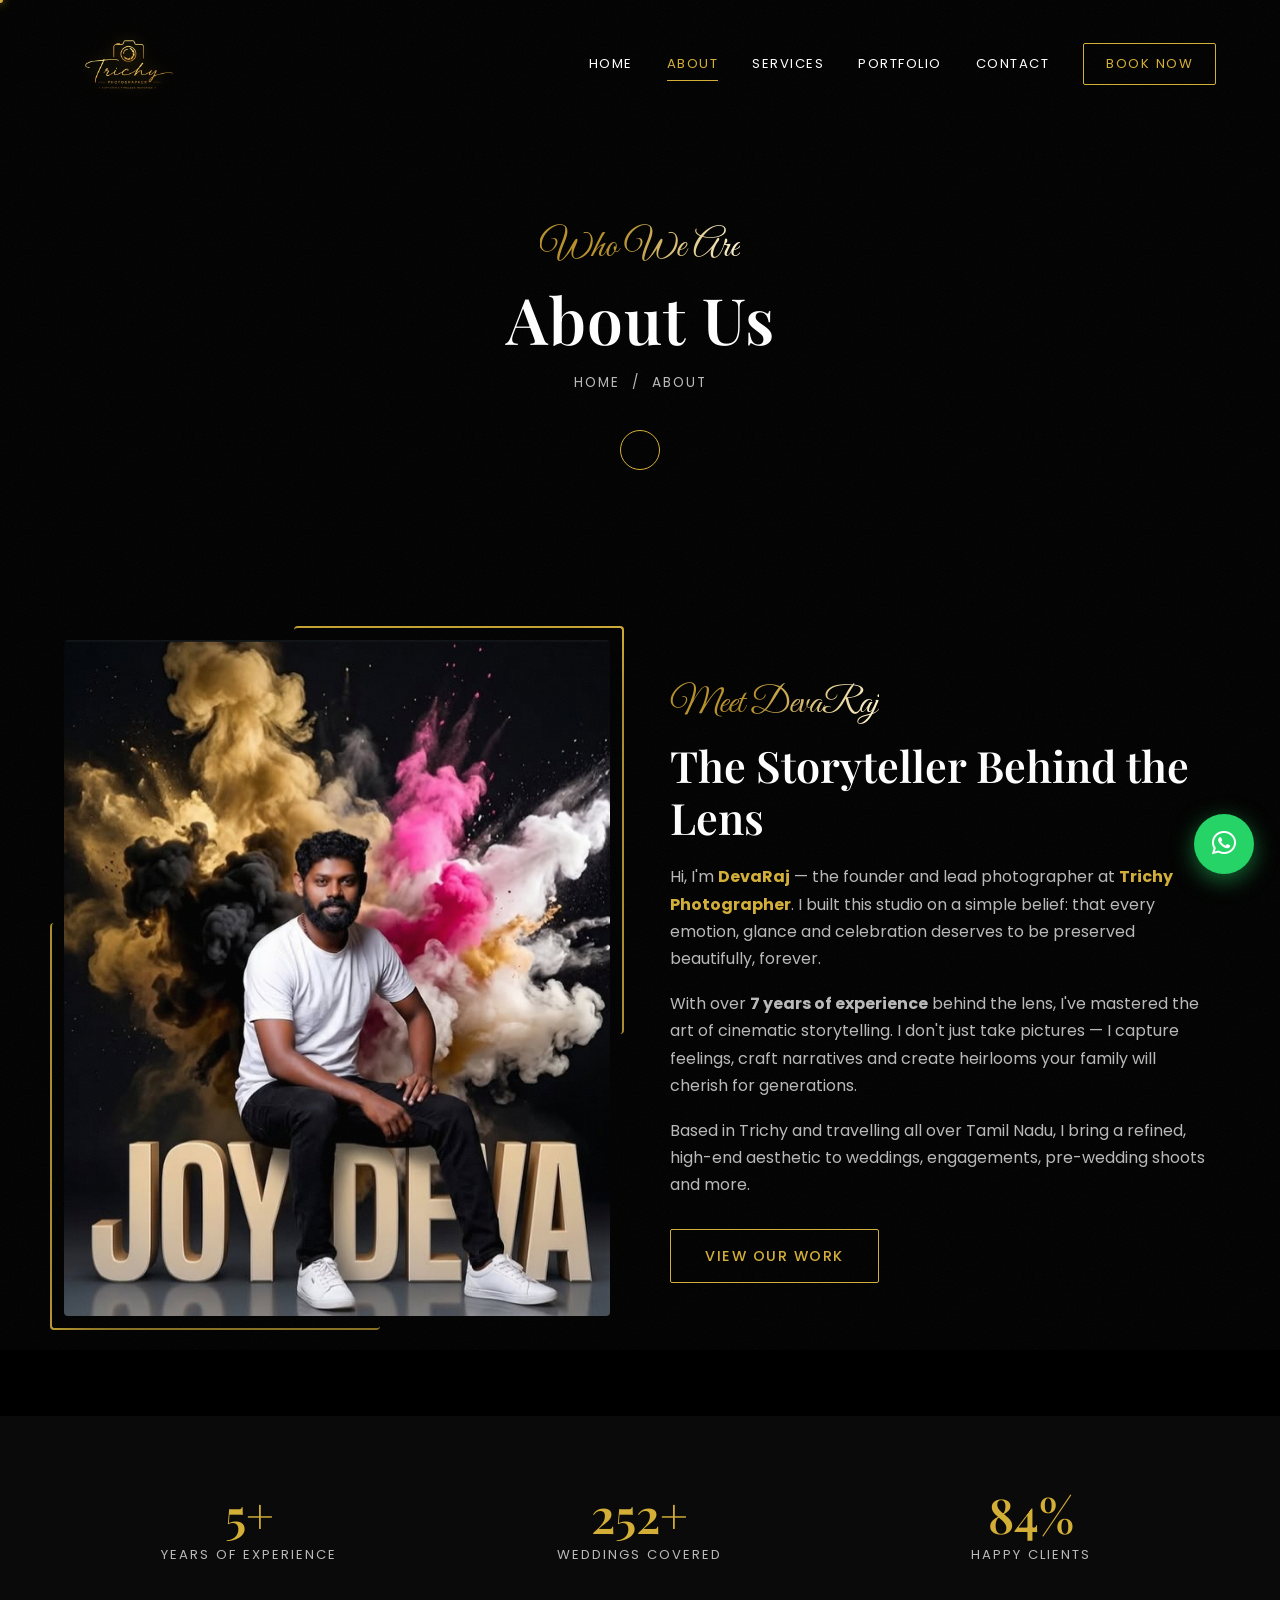
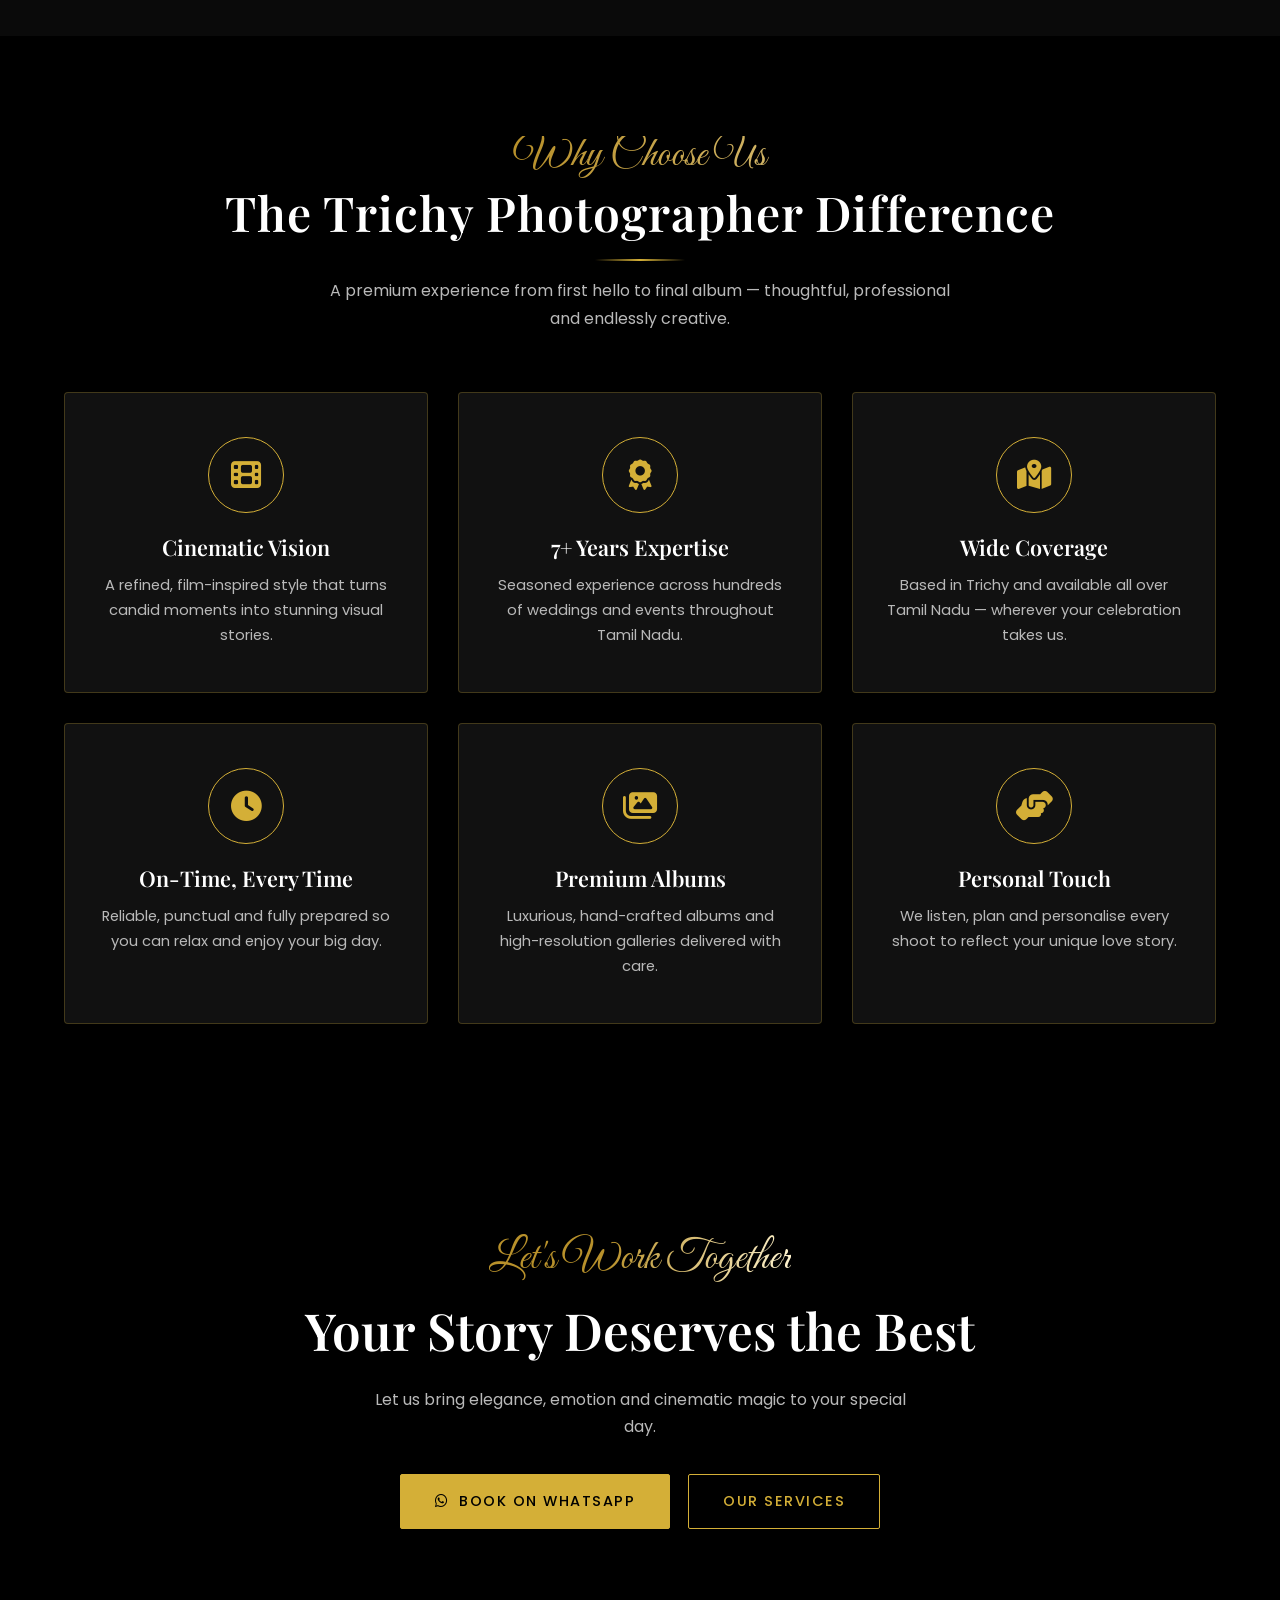
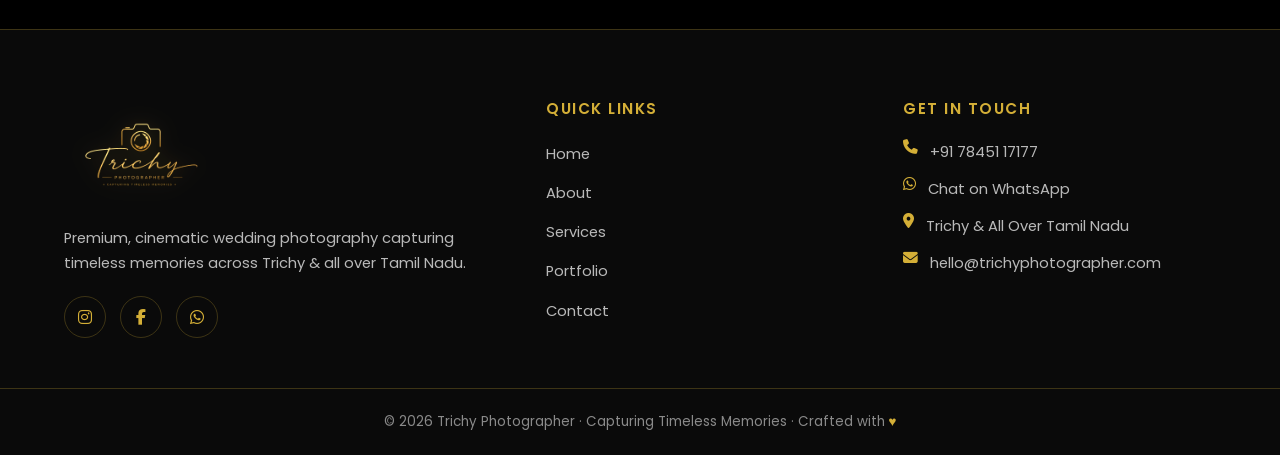
==== about.html @ b7a48b43 "Initial commit: Trichy Photographer premium wedding photography website Multi-page responsive site (" ====
<!DOCTYPE html>
<html lang="en">
<head>
  <meta charset="UTF-8" />
  <meta name="viewport" content="width=device-width, initial-scale=1.0" />
  <title>About | Trichy Photographer — Premium Wedding Photography</title>
  <meta name="description" content="Meet Trichy Photographer — 7+ years of cinematic wedding photography experience covering Trichy and all over Tamil Nadu." />
  <link rel="icon" type="image/x-icon" href="images/favicon.ico" />
  <link rel="preconnect" href="https://fonts.googleapis.com" />
  <link rel="preconnect" href="https://fonts.gstatic.com" crossorigin />
  <link href="https://fonts.googleapis.com/css2?family=Great+Vibes&family=Playfair+Display:wght@500;600;700&family=Poppins:wght@300;400;500;600&display=swap" rel="stylesheet" />
  <link rel="stylesheet" href="https://cdnjs.cloudflare.com/ajax/libs/font-awesome/6.5.1/css/all.min.css" />
  <link rel="stylesheet" href="css/style.css" />
</head>
<body>
    <div class="preloader"><span class="loader-ring"></span><img class="loader-logo" src="images/logo_transparent.png" alt="Trichy Photographer" /></div>

  <!-- HEADER -->
  <header class="header">
    <div class="container nav">
      <a href="index.html" class="nav-logo"><img src="images/logo_transparent.png" alt="Trichy Photographer" /></a>
      <button class="nav-toggle" aria-label="Toggle menu"><span></span><span></span><span></span></button>
      <nav class="nav-menu">
        <a href="index.html">Home</a>
        <a href="about.html" class="active">About</a>
        <a href="services.html">Services</a>
        <a href="portfolio.html">Portfolio</a>
        <a href="contact.html">Contact</a>
        <a href="https://wa.me/917845117177" class="nav-cta" target="_blank">Book Now</a>
      </nav>
    </div>
  </header>

  <!-- PAGE BANNER -->
  <section class="page-banner">
    <div class="hero-bg" style="background-image:url('https://images.unsplash.com/photo-1617627143750-d86bc21e42bb?auto=format&fit=crop&w=1920&q=80');"></div>
    <div>
      <span class="script reveal">Who We Are</span>
      <h1 class="reveal delay-1">About Us</h1>
      <div class="breadcrumb reveal delay-2"><a href="index.html">Home</a> &nbsp;/&nbsp; About</div>
    </div>
  </section>

  <!-- INTRO SPLIT -->
  <section>
    <div class="container split">
      <div class="split-img reveal">
        <img src="images/photographer_2.png" alt="DevaRaj — Founder & Lead Photographer" />
      </div>
      <div class="split-text reveal delay-1">
        <span class="script">Meet DevaRaj</span>
        <h2>The Storyteller Behind the Lens</h2>
        <p>Hi, I'm <strong style="color:var(--gold)">DevaRaj</strong> — the founder and lead photographer at <strong style="color:var(--gold)">Trichy Photographer</strong>. I built this studio on a simple belief: that every emotion, glance and celebration deserves to be preserved beautifully, forever.</p>
        <p>With over <strong>7 years of experience</strong> behind the lens, I've mastered the art of cinematic storytelling. I don't just take pictures — I capture feelings, craft narratives and create heirlooms your family will cherish for generations.</p>
        <p>Based in Trichy and travelling all over Tamil Nadu, I bring a refined, high-end aesthetic to weddings, engagements, pre-wedding shoots and more.</p>
        <a href="portfolio.html" class="btn btn-ghost">View Our Work</a>
      </div>
    </div>
  </section>

  <!-- STATS BAND -->
  <section style="background:var(--deep);padding:70px 0;">
    <div class="container">
      <div class="grid-3" style="gap:20px;text-align:center;">
        <div class="reveal">
          <h2 style="font-size:3rem;color:var(--gold);" data-count="7" data-suffix="+">0</h2>
          <p style="color:var(--grey);letter-spacing:2px;text-transform:uppercase;font-size:.82rem;">Years of Experience</p>
        </div>
        <div class="reveal delay-1">
          <h2 style="font-size:3rem;color:var(--gold);" data-count="300" data-suffix="+">0</h2>
          <p style="color:var(--grey);letter-spacing:2px;text-transform:uppercase;font-size:.82rem;">Weddings Covered</p>
        </div>
        <div class="reveal delay-2">
          <h2 style="font-size:3rem;color:var(--gold);" data-count="100" data-suffix="%">0</h2>
          <p style="color:var(--grey);letter-spacing:2px;text-transform:uppercase;font-size:.82rem;">Happy Clients</p>
        </div>
      </div>
    </div>
  </section>

  <!-- WHY CHOOSE US -->
  <section>
    <div class="container">
      <div class="section-head reveal">
        <span class="script">Why Choose Us</span>
        <h2>The Trichy Photographer Difference</h2>
        <div class="divider"></div>
        <p>A premium experience from first hello to final album — thoughtful, professional and endlessly creative.</p>
      </div>
      <div class="grid-3">
        <div class="service-card reveal">
          <div class="service-icon"><i class="fas fa-film"></i></div>
          <h3>Cinematic Vision</h3>
          <p>A refined, film-inspired style that turns candid moments into stunning visual stories.</p>
        </div>
        <div class="service-card reveal delay-1">
          <div class="service-icon"><i class="fas fa-award"></i></div>
          <h3>7+ Years Expertise</h3>
          <p>Seasoned experience across hundreds of weddings and events throughout Tamil Nadu.</p>
        </div>
        <div class="service-card reveal delay-2">
          <div class="service-icon"><i class="fas fa-map-location-dot"></i></div>
          <h3>Wide Coverage</h3>
          <p>Based in Trichy and available all over Tamil Nadu — wherever your celebration takes us.</p>
        </div>
        <div class="service-card reveal">
          <div class="service-icon"><i class="fas fa-clock"></i></div>
          <h3>On-Time, Every Time</h3>
          <p>Reliable, punctual and fully prepared so you can relax and enjoy your big day.</p>
        </div>
        <div class="service-card reveal delay-1">
          <div class="service-icon"><i class="fas fa-images"></i></div>
          <h3>Premium Albums</h3>
          <p>Luxurious, hand-crafted albums and high-resolution galleries delivered with care.</p>
        </div>
        <div class="service-card reveal delay-2">
          <div class="service-icon"><i class="fas fa-handshake-angle"></i></div>
          <h3>Personal Touch</h3>
          <p>We listen, plan and personalise every shoot to reflect your unique love story.</p>
        </div>
      </div>
    </div>
  </section>

  <!-- CTA BANNER -->
  <section class="cta-banner">
    <div class="hero-bg" style="background-image:url('https://images.unsplash.com/photo-1619516388835-2b60acc4049e?auto=format&fit=crop&w=1920&q=80');"></div>
    <div class="container">
      <span class="script reveal">Let's Work Together</span>
      <h2 class="reveal delay-1">Your Story Deserves the Best</h2>
      <p class="reveal delay-2">Let us bring elegance, emotion and cinematic magic to your special day.</p>
      <div class="hero-btns reveal delay-3">
        <a href="https://wa.me/917845117177" target="_blank" class="btn btn-gold"><i class="fab fa-whatsapp"></i> Book on WhatsApp</a>
        <a href="services.html" class="btn btn-ghost">Our Services</a>
      </div>
    </div>
  </section>

  <!-- FOOTER -->
  <footer class="footer">
    <div class="container footer-grid">
      <div class="footer-col about">
        <div class="footer-logo"><img src="images/logo_transparent.png" alt="Trichy Photographer" /></div>
        <p>Premium, cinematic wedding photography capturing timeless memories across Trichy &amp; all over Tamil Nadu.</p>
        <div class="socials">
          <a href="https://instagram.com/trichyphotographer" target="_blank" aria-label="Instagram"><i class="fab fa-instagram"></i></a>
          <a href="https://facebook.com/trichyphotographer" target="_blank" aria-label="Facebook"><i class="fab fa-facebook-f"></i></a>
          <a href="https://wa.me/917845117177" target="_blank" aria-label="WhatsApp"><i class="fab fa-whatsapp"></i></a>
        </div>
      </div>
      <div class="footer-col">
        <h4>Quick Links</h4>
        <ul>
          <li><a href="index.html">Home</a></li>
          <li><a href="about.html">About</a></li>
          <li><a href="services.html">Services</a></li>
          <li><a href="portfolio.html">Portfolio</a></li>
          <li><a href="contact.html">Contact</a></li>
        </ul>
      </div>
      <div class="footer-col">
        <h4>Get In Touch</h4>
        <ul class="footer-contact">
          <li><i class="fas fa-phone"></i> <a href="tel:+917845117177">+91 78451 17177</a></li>
          <li><i class="fab fa-whatsapp"></i> <a href="https://wa.me/917845117177" target="_blank">Chat on WhatsApp</a></li>
          <li><i class="fas fa-location-dot"></i> Trichy &amp; All Over Tamil Nadu</li>
          <li><i class="fas fa-envelope"></i> hello@trichyphotographer.com</li>
        </ul>
      </div>
    </div>
    <div class="footer-bottom">
      &copy; <span id="year"></span> Trichy Photographer · Capturing Timeless Memories · Crafted with <span style="color:var(--gold)">&#9829;</span>
    </div>
  </footer>

  <a href="https://wa.me/917845117177" class="wa-float" target="_blank" aria-label="Chat on WhatsApp"><i class="fab fa-whatsapp"></i></a>
  <script src="js/script.js"></script>
</body>
</html>
---- css/style.css ----
/* =============================================================
   TRICHY PHOTOGRAPHER — Premium Wedding Photography Website
   Theme: Black (#000) + Gold (#D4AF37)
   Fonts: Playfair Display (headings) · Great Vibes (script) · Poppins (body)
   ============================================================= */

/* ---------- 1. CSS VARIABLES ---------- */
:root {
  --black:        #000000;
  --deep:         #0a0a0a;
  --panel:        #111111;
  --panel-2:      #161616;
  --gold:         #d4af37;
  --gold-soft:    #e8c86a;
  --gold-deep:    #b8912b;
  --white:        #ffffff;
  --grey:         #b9b9b9;
  --grey-dim:     #8a8a8a;
  --line:         rgba(212, 175, 55, 0.25);

  --font-head:  'Playfair Display', Georgia, serif;
  --font-script:'Great Vibes', cursive;
  --font-body:  'Poppins', -apple-system, Segoe UI, sans-serif;

  --ease:       0.35s ease;
  --shadow-gold: 0 0 25px rgba(212, 175, 55, 0.35);
  --maxw: 1200px;
}

/* ---------- 2. RESET / BASE ---------- */
* { margin: 0; padding: 0; box-sizing: border-box; }

html { scroll-behavior: smooth; }

body {
  font-family: var(--font-body);
  background: var(--black);
  color: var(--white);
  line-height: 1.7;
  overflow-x: hidden;
  -webkit-font-smoothing: antialiased;
}

a { color: inherit; text-decoration: none; }
img { max-width: 100%; display: block; }
ul { list-style: none; }

h1, h2, h3, h4 { font-family: var(--font-head); font-weight: 600; line-height: 1.2; }

::selection { background: var(--gold); color: var(--black); }

/* Slim gold scrollbar */
::-webkit-scrollbar { width: 10px; }
::-webkit-scrollbar-track { background: var(--black); }
::-webkit-scrollbar-thumb { background: var(--gold-deep); border-radius: 6px; }

/* ---------- 3. LAYOUT HELPERS ---------- */
.container { width: 90%; max-width: var(--maxw); margin: 0 auto; }

section { padding: 100px 0; position: relative; }

.section-head { text-align: center; margin-bottom: 60px; }
.section-head .script {
  font-family: var(--font-script);
  color: var(--gold);
  font-size: clamp(1.8rem, 4vw, 2.6rem);
  display: block;
  line-height: 1;
}
.section-head h2 {
  font-size: clamp(2rem, 5vw, 3rem);
  margin-top: 6px;
  letter-spacing: 1px;
}
.section-head p { color: var(--grey); max-width: 620px; margin: 16px auto 0; }

/* Decorative gold divider */
.divider {
  width: 90px; height: 2px; margin: 18px auto 0;
  background: linear-gradient(90deg, transparent, var(--gold), transparent);
}
.divider.left { margin: 18px 0 0; }

/* ---------- 4. BUTTONS ---------- */
.btn {
  display: inline-flex; align-items: center; gap: 10px;
  padding: 14px 34px;
  font-family: var(--font-body); font-weight: 500; font-size: .9rem;
  letter-spacing: 1.5px; text-transform: uppercase;
  border-radius: 2px; cursor: pointer;
  transition: all var(--ease);
  border: 1.5px solid var(--gold);
}
.btn-gold { background: var(--gold); color: var(--black); }
.btn-gold:hover {
  background: transparent; color: var(--gold);
  box-shadow: var(--shadow-gold); transform: translateY(-3px);
}
.btn-ghost { background: transparent; color: var(--gold); }
.btn-ghost:hover {
  background: var(--gold); color: var(--black);
  box-shadow: var(--shadow-gold); transform: translateY(-3px);
}

/* ---------- 5. HEADER / NAV ---------- */
.header {
  position: fixed; top: 0; left: 0; width: 100%; z-index: 1000;
  padding: 22px 0;
  transition: background var(--ease), padding var(--ease), box-shadow var(--ease);
}
.header.scrolled {
  background: rgba(0, 0, 0, 0.92);
  padding: 12px 0;
  box-shadow: 0 6px 30px rgba(0, 0, 0, 0.6);
  border-bottom: 1px solid var(--line);
  backdrop-filter: blur(6px);
}
.nav { display: flex; align-items: center; justify-content: space-between; }
/* Transparent logo has built-in padding, so display it larger + add a gold glow to pop on dark */
.nav-logo img {
  height: 84px; transition: height var(--ease);
  filter: drop-shadow(0 0 8px rgba(212,175,55,.45)) brightness(1.12) contrast(1.06);
}
.header.scrolled .nav-logo img { height: 64px; }
.nav-logo:hover img { filter: drop-shadow(0 0 14px rgba(212,175,55,.75)) brightness(1.2) contrast(1.08); }

.nav-menu { display: flex; align-items: center; gap: 34px; }
.nav-menu a {
  font-size: .82rem; letter-spacing: 1.5px; text-transform: uppercase;
  font-weight: 400; color: var(--white); position: relative; padding: 4px 0;
  transition: color var(--ease);
}
.nav-menu a::after {
  content: ''; position: absolute; left: 0; bottom: -2px;
  width: 0; height: 1.5px; background: var(--gold); transition: width var(--ease);
}
.nav-menu a:hover, .nav-menu a.active { color: var(--gold); }
.nav-menu a:hover::after, .nav-menu a.active::after { width: 100%; }

.nav-menu .nav-cta {
  border: 1.5px solid var(--gold); color: var(--gold);
  padding: 9px 22px; border-radius: 2px;
}
.nav-menu .nav-cta::after { display: none; }
.nav-menu .nav-cta:hover { background: var(--gold); color: var(--black); }

/* Hamburger */
.nav-toggle {
  display: none; background: none; border: none; cursor: pointer;
  width: 34px; height: 26px; position: relative; z-index: 1100;
}
.nav-toggle span {
  position: absolute; left: 0; height: 2px; width: 100%;
  background: var(--gold); transition: all var(--ease);
}
.nav-toggle span:nth-child(1) { top: 2px; }
.nav-toggle span:nth-child(2) { top: 12px; }
.nav-toggle span:nth-child(3) { top: 22px; }
.nav-toggle.open span:nth-child(1) { top: 12px; transform: rotate(45deg); }
.nav-toggle.open span:nth-child(2) { opacity: 0; }
.nav-toggle.open span:nth-child(3) { top: 12px; transform: rotate(-45deg); }

/* ---------- 6. HERO ---------- */
.hero {
  min-height: 100vh; display: flex; align-items: center; justify-content: center;
  text-align: center; position: relative; overflow: hidden; padding: 120px 0 80px;
}
.hero-bg {
  position: absolute; inset: 0; z-index: -2;
  background-size: cover; background-position: center;
  background-attachment: fixed;
  transform: scale(1.05);
}
.hero::after { /* cinematic dark overlay */
  content: ''; position: absolute; inset: 0; z-index: -1;
  background: linear-gradient(180deg, rgba(0,0,0,.7) 0%, rgba(0,0,0,.55) 40%, rgba(0,0,0,.85) 100%);
}
.hero-inner { max-width: 860px; padding: 0 20px; }
.hero .script {
  font-family: var(--font-script); color: var(--gold);
  font-size: clamp(2rem, 6vw, 3.4rem); line-height: 1;
}
.hero h1 {
  font-size: clamp(2.6rem, 8vw, 5.2rem);
  letter-spacing: 1px; margin: 8px 0 18px; text-shadow: 0 4px 30px rgba(0,0,0,.6);
}
.hero p {
  color: var(--grey); font-size: clamp(1rem, 2.4vw, 1.25rem);
  letter-spacing: 2px; text-transform: uppercase; font-weight: 300; margin-bottom: 40px;
}
.hero-btns { display: flex; gap: 18px; justify-content: center; flex-wrap: wrap; }

.scroll-cue {
  position: absolute; bottom: 28px; left: 50%; transform: translateX(-50%);
  color: var(--gold); font-size: 1.4rem; animation: bounce 2s infinite;
}
@keyframes bounce { 0%,100%{transform:translate(-50%,0)} 50%{transform:translate(-50%,10px)} }

/* Hero two-column variant featuring the photographer */
.hero-grid {
  display: grid; grid-template-columns: 1.05fr .95fr; gap: 60px;
  align-items: center; width: 90%; max-width: 1180px; margin: 0 auto; text-align: left;
  position: relative; z-index: 2; /* keep content above decorative rings & particles */
}
.hero-grid .hero-text { max-width: 560px; }
.hero-grid .hero-text .hero-btns { justify-content: flex-start; }
.hero-credit {
  display: inline-flex; align-items: center; gap: 12px; margin-top: 30px;
  color: var(--grey); font-size: .9rem; letter-spacing: .5px;
}
.hero-credit .line { width: 40px; height: 1px; background: var(--gold); }
.hero-credit b { color: var(--gold); font-weight: 500; }

/* Framed photographer portrait */
.hero-portrait { position: relative; justify-self: center; max-width: 440px; width: 100%; }
.hero-portrait .frame {
  position: relative; border-radius: 6px; overflow: hidden;
  border: 1px solid var(--line); box-shadow: 0 30px 70px rgba(0,0,0,.65);
}
.hero-portrait .frame img { width: 100%; display: block; transition: transform .8s ease; }
.hero-portrait:hover .frame img { transform: scale(1.05); }
.hero-portrait .frame::after { /* subtle gold vignette */
  content: ''; position: absolute; inset: 0;
  background: linear-gradient(180deg, transparent 55%, rgba(0,0,0,.55));
}
/* offset gold corner accents */
.hero-portrait::before, .hero-portrait::after {
  content: ''; position: absolute; width: 64px; height: 64px; z-index: 2;
}
.hero-portrait::before { top: -12px; left: -12px; border-top: 2px solid var(--gold); border-left: 2px solid var(--gold); }
.hero-portrait::after { bottom: -12px; right: -12px; border-bottom: 2px solid var(--gold); border-right: 2px solid var(--gold); }
/* floating name badge */
.hero-badge {
  position: absolute; left: -18px; bottom: 28px; z-index: 3;
  background: rgba(10,10,10,.85); backdrop-filter: blur(6px);
  border: 1px solid var(--gold); border-radius: 4px; padding: 12px 20px;
  box-shadow: var(--shadow-gold);
}
.hero-badge .name {
  display: block; font-family: var(--font-head); font-weight: 700; color: var(--gold);
  font-size: 1.5rem; line-height: 1; letter-spacing: 3px; text-transform: uppercase;
}
.hero-badge span { display: block; color: var(--grey); font-size: .66rem; letter-spacing: 2.5px; text-transform: uppercase; margin-top: 6px; }
/* floating experience chip */
.hero-chip {
  position: absolute; right: -16px; top: 22px; z-index: 3;
  background: var(--gold); color: var(--black); border-radius: 50%;
  width: 92px; height: 92px; display: grid; place-content: center; text-align: center;
  box-shadow: var(--shadow-gold); animation: floaty 3.5s ease-in-out infinite;
}
.hero-chip b { font-family: var(--font-head); font-size: 1.6rem; line-height: 1; }
.hero-chip span { font-size: .58rem; letter-spacing: 1.5px; text-transform: uppercase; font-weight: 600; }
@keyframes floaty { 0%,100%{ transform: translateY(0);} 50%{ transform: translateY(-10px);} }

/* Page banner (for interior pages) */
.page-banner {
  min-height: 60vh; display: flex; align-items: center; justify-content: center;
  text-align: center; position: relative; overflow: hidden; padding: 160px 0 90px;
}
.page-banner .hero-bg { background-attachment: fixed; }
.page-banner::after {
  content: ''; position: absolute; inset: 0; z-index: -1;
  background: linear-gradient(180deg, rgba(0,0,0,.75), rgba(0,0,0,.85));
}
.page-banner .script { font-family: var(--font-script); color: var(--gold); font-size: clamp(1.6rem,4vw,2.4rem); }
.page-banner h1 { font-size: clamp(2.4rem, 6vw, 4rem); letter-spacing: 1px; }
.breadcrumb { margin-top: 14px; color: var(--grey); font-size: .85rem; letter-spacing: 2px; text-transform: uppercase; }
.breadcrumb a:hover { color: var(--gold); }

/* ---------- 7. ABOUT PREVIEW / SPLIT ---------- */
.split {
  display: grid; grid-template-columns: 1fr 1fr; gap: 60px; align-items: center;
}
.split-img { position: relative; }
.split-img img {
  width: 100%; height: 100%; object-fit: cover; border-radius: 4px;
  box-shadow: 0 20px 60px rgba(0,0,0,.6);
}
.split-img::before { /* gold frame accent */
  content: ''; position: absolute; inset: -14px -14px auto auto;
  width: 60%; height: 60%; border-top: 2px solid var(--gold); border-right: 2px solid var(--gold);
  border-radius: 4px; z-index: -1;
}
.split-img::after {
  content: ''; position: absolute; inset: auto auto -14px -14px;
  width: 60%; height: 60%; border-bottom: 2px solid var(--gold); border-left: 2px solid var(--gold);
  border-radius: 4px; z-index: -1;
}
.split-text .script { font-family: var(--font-script); color: var(--gold); font-size: clamp(1.6rem,4vw,2.3rem); }
.split-text h2 { font-size: clamp(1.8rem, 4vw, 2.7rem); margin: 4px 0 20px; }
.split-text p { color: var(--grey); margin-bottom: 18px; }
.split-text .btn { margin-top: 12px; }

/* Stats row */
.stats { display: flex; gap: 40px; flex-wrap: wrap; margin: 26px 0; }
.stat h3 { font-size: 2.4rem; color: var(--gold); }
.stat span { color: var(--grey-dim); font-size: .8rem; letter-spacing: 1.5px; text-transform: uppercase; }

/* ---------- 8. SERVICE CARDS ---------- */
.grid-3 { display: grid; grid-template-columns: repeat(3, 1fr); gap: 30px; }

.service-card {
  background: var(--panel); border: 1px solid var(--line);
  padding: 44px 30px; text-align: center; border-radius: 4px;
  transition: transform var(--ease), box-shadow var(--ease), border-color var(--ease);
  position: relative; overflow: hidden;
}
.service-card::before {
  content: ''; position: absolute; top: 0; left: 0; width: 100%; height: 3px;
  background: linear-gradient(90deg, var(--gold-deep), var(--gold-soft));
  transform: scaleX(0); transform-origin: left; transition: transform var(--ease);
}
.service-card:hover { transform: translateY(-10px); box-shadow: 0 20px 50px rgba(0,0,0,.6); border-color: var(--gold); }
.service-card:hover::before { transform: scaleX(1); }
.service-icon {
  width: 76px; height: 76px; margin: 0 auto 22px; border-radius: 50%;
  display: grid; place-items: center; font-size: 1.9rem; color: var(--gold);
  border: 1.5px solid var(--gold); transition: all var(--ease);
}
.service-card:hover .service-icon { background: var(--gold); color: var(--black); box-shadow: var(--shadow-gold); }
.service-card h3 { font-size: 1.35rem; margin-bottom: 12px; }
.service-card p { color: var(--grey); font-size: .92rem; }

/* Service cards with image (services.html) */
.service-photo {
  position: relative; border-radius: 4px; overflow: hidden; border: 1px solid var(--line);
  background: var(--panel);
}
.service-photo .photo-wrap { height: 260px; overflow: hidden; }
.service-photo img { width: 100%; height: 100%; object-fit: cover; transition: transform .6s ease; }
.service-photo:hover img { transform: scale(1.12); }
.service-photo .body { padding: 26px 26px 30px; }
.service-photo .body h3 { font-size: 1.35rem; margin-bottom: 10px; color: var(--white); }
.service-photo .body .icon { color: var(--gold); font-size: 1.1rem; margin-bottom: 6px; }
.service-photo .body p { color: var(--grey); font-size: .92rem; }
.service-photo::after {
  content: ''; position: absolute; inset: 0; border: 2px solid transparent;
  border-radius: 4px; transition: border-color var(--ease); pointer-events: none;
}
.service-photo:hover::after { border-color: var(--gold); }

/* ---------- 9. PORTFOLIO ---------- */
.filter-bar { display: flex; justify-content: center; gap: 12px; flex-wrap: wrap; margin-bottom: 44px; }
.filter-btn {
  background: transparent; border: 1px solid var(--line); color: var(--grey);
  padding: 9px 24px; border-radius: 2px; cursor: pointer; font-family: var(--font-body);
  font-size: .8rem; letter-spacing: 1.5px; text-transform: uppercase; transition: all var(--ease);
}
.filter-btn:hover, .filter-btn.active { background: var(--gold); color: var(--black); border-color: var(--gold); }

/* Masonry via CSS columns */
.masonry { columns: 3; column-gap: 18px; }
.masonry .tile { break-inside: avoid; margin-bottom: 18px; }

.gallery-grid { display: grid; grid-template-columns: repeat(3, 1fr); gap: 18px; }

.tile {
  position: relative; overflow: hidden; border-radius: 4px; cursor: pointer;
  border: 1px solid transparent; transition: border-color var(--ease);
}
.tile img { width: 100%; transition: transform .7s ease; display: block; }
.tile::after {
  content: ''; position: absolute; inset: 0;
  background: linear-gradient(180deg, transparent 40%, rgba(0,0,0,.8));
  opacity: 0; transition: opacity var(--ease);
}
.tile .tile-cap {
  position: absolute; left: 20px; bottom: 16px; z-index: 2;
  opacity: 0; transform: translateY(14px); transition: all var(--ease);
}
.tile .tile-cap span { color: var(--gold); font-size: .72rem; letter-spacing: 2px; text-transform: uppercase; }
.tile .tile-cap h4 { color: var(--white); font-size: 1.15rem; }
.tile:hover { border-color: var(--gold); }
.tile:hover img { transform: scale(1.14); }
.tile:hover::after { opacity: 1; }
.tile:hover .tile-cap { opacity: 1; transform: translateY(0); }
.tile .zoom-ico {
  position: absolute; top: 50%; left: 50%; transform: translate(-50%,-50%) scale(.6);
  color: var(--gold); font-size: 1.6rem; opacity: 0; transition: all var(--ease); z-index: 2;
}
.tile:hover .zoom-ico { opacity: 1; transform: translate(-50%,-50%) scale(1); }
.tile.hide { display: none; }

/* Lightbox */
.lightbox {
  position: fixed; inset: 0; z-index: 3000; background: rgba(0,0,0,.95);
  display: none; align-items: center; justify-content: center; padding: 30px;
}
.lightbox.open { display: flex; }
.lightbox img { max-width: 90%; max-height: 85vh; border-radius: 4px; box-shadow: 0 0 60px rgba(0,0,0,.9); }
.lightbox .lb-close, .lightbox .lb-nav {
  position: absolute; color: var(--gold); background: rgba(0,0,0,.4);
  border: 1px solid var(--line); width: 52px; height: 52px; border-radius: 50%;
  font-size: 1.4rem; cursor: pointer; display: grid; place-items: center; transition: all var(--ease);
}
.lightbox .lb-close { top: 26px; right: 26px; }
.lightbox .lb-nav.prev { left: 26px; top: 50%; transform: translateY(-50%); }
.lightbox .lb-nav.next { right: 26px; top: 50%; transform: translateY(-50%); }
.lightbox .lb-close:hover, .lightbox .lb-nav:hover { background: var(--gold); color: var(--black); }

/* ---------- 10. TESTIMONIALS SLIDER ---------- */
.testimonials { background: var(--deep); }
.slider { max-width: 800px; margin: 0 auto; position: relative; overflow: hidden; }
.slides { display: flex; transition: transform .6s ease; }
.slide { min-width: 100%; text-align: center; padding: 10px 30px; }
.slide .quote-mark { font-family: var(--font-head); font-size: 4rem; color: var(--gold); line-height: .5; }
.slide p { color: var(--grey); font-size: 1.12rem; font-style: italic; margin: 20px 0 26px; }
.slide .stars { color: var(--gold); letter-spacing: 3px; margin-bottom: 14px; }
.slide h4 { color: var(--white); font-size: 1.15rem; }
.slide span { color: var(--grey-dim); font-size: .82rem; letter-spacing: 1.5px; text-transform: uppercase; }
.slider-dots { display: flex; gap: 10px; justify-content: center; margin-top: 34px; }
.slider-dots button {
  width: 11px; height: 11px; border-radius: 50%; border: 1px solid var(--gold);
  background: transparent; cursor: pointer; transition: all var(--ease); padding: 0;
}
.slider-dots button.active { background: var(--gold); box-shadow: var(--shadow-gold); }

/* ---------- 11. CTA BANNER ---------- */
.cta-banner {
  text-align: center; position: relative; overflow: hidden;
}
.cta-banner .hero-bg { background-attachment: fixed; }
.cta-banner::after {
  content: ''; position: absolute; inset: 0; z-index: -1;
  background: rgba(0,0,0,.82);
}
.cta-banner .script { font-family: var(--font-script); color: var(--gold); font-size: clamp(1.8rem,4vw,2.6rem); }
.cta-banner h2 { font-size: clamp(2rem, 5vw, 3.2rem); margin: 6px 0 24px; }
.cta-banner p { color: var(--grey); max-width: 560px; margin: 0 auto 34px; }
.cta-banner .hero-btns { display: flex; gap: 18px; justify-content: center; flex-wrap: wrap; }

/* ---------- 12. CONTACT ---------- */
.contact-grid { display: grid; grid-template-columns: 1fr 1fr; gap: 50px; }
.contact-info h3 { font-size: 1.8rem; margin-bottom: 10px; }
.contact-info > p { color: var(--grey); margin-bottom: 30px; }
.info-item { display: flex; gap: 18px; align-items: flex-start; margin-bottom: 24px; }
.info-item .ico {
  min-width: 50px; height: 50px; border-radius: 50%; border: 1.5px solid var(--gold);
  color: var(--gold); display: grid; place-items: center; font-size: 1.1rem; transition: all var(--ease);
}
.info-item:hover .ico { background: var(--gold); color: var(--black); }
.info-item h4 { font-family: var(--font-body); font-weight: 500; font-size: 1rem; letter-spacing: .5px; }
.info-item p, .info-item a { color: var(--grey); font-size: .95rem; }
.info-item a:hover { color: var(--gold); }

.contact-form { background: var(--panel); padding: 40px; border: 1px solid var(--line); border-radius: 4px; }
.contact-form .field { margin-bottom: 20px; }
.contact-form label { display: block; font-size: .8rem; letter-spacing: 1.5px; text-transform: uppercase; color: var(--gold); margin-bottom: 8px; }
.contact-form input, .contact-form textarea {
  width: 100%; background: var(--black); border: 1px solid var(--line);
  color: var(--white); padding: 13px 16px; border-radius: 2px; font-family: var(--font-body);
  font-size: .95rem; transition: border-color var(--ease), box-shadow var(--ease);
}
.contact-form input:focus, .contact-form textarea:focus {
  outline: none; border-color: var(--gold); box-shadow: 0 0 0 3px rgba(212,175,55,.12);
}
.contact-form textarea { resize: vertical; min-height: 130px; }
.form-note { font-size: .82rem; color: var(--grey-dim); margin-top: 14px; text-align: center; }

.map-wrap { margin-top: 0; }
.map-wrap iframe {
  width: 100%; height: 380px; border: 1px solid var(--line); border-radius: 4px; filter: grayscale(.3) contrast(1.1);
}

/* ---------- 13. FLOATING WHATSAPP ---------- */
.wa-float {
  position: fixed; bottom: 26px; right: 26px; z-index: 1500;
  width: 60px; height: 60px; border-radius: 50%; background: #25d366;
  display: grid; place-items: center; color: #fff; font-size: 1.7rem;
  box-shadow: 0 6px 22px rgba(37,211,102,.5); transition: transform var(--ease);
  animation: wa-pulse 2.4s infinite;
}
.wa-float:hover { transform: scale(1.12); }
@keyframes wa-pulse {
  0% { box-shadow: 0 0 0 0 rgba(37,211,102,.5); }
  70% { box-shadow: 0 0 0 18px rgba(37,211,102,0); }
  100% { box-shadow: 0 0 0 0 rgba(37,211,102,0); }
}

/* ---------- 14. FOOTER ---------- */
.footer { background: var(--deep); border-top: 1px solid var(--line); padding: 70px 0 0; }
.footer-grid { display: grid; grid-template-columns: 1.4fr 1fr 1fr; gap: 44px; padding-bottom: 50px; }
.footer-logo img {
  height: 108px; margin-bottom: 18px; margin-left: -6px;
  filter: drop-shadow(0 0 10px rgba(212,175,55,.4)) brightness(1.12) contrast(1.06);
}
.footer-col p { color: var(--grey); font-size: .92rem; margin-bottom: 20px; }
.footer-col h4 {
  font-family: var(--font-body); font-weight: 600; letter-spacing: 1.5px;
  text-transform: uppercase; font-size: .95rem; color: var(--gold); margin-bottom: 22px;
}
.footer-col ul li { margin-bottom: 12px; }
.footer-col ul li a { color: var(--grey); font-size: .92rem; transition: all var(--ease); }
.footer-col ul li a:hover { color: var(--gold); padding-left: 6px; }
.footer-contact li { display: flex; gap: 12px; color: var(--grey); font-size: .92rem; margin-bottom: 14px; }
.footer-contact li i { color: var(--gold); }
.socials { display: flex; gap: 14px; margin-top: 6px; }
.socials a {
  width: 42px; height: 42px; border-radius: 50%; border: 1px solid var(--line);
  display: grid; place-items: center; color: var(--gold); transition: all var(--ease);
}
.socials a:hover { background: var(--gold); color: var(--black); transform: translateY(-4px); box-shadow: var(--shadow-gold); }
.footer-bottom {
  border-top: 1px solid var(--line); text-align: center; padding: 22px 0;
  color: var(--grey-dim); font-size: .84rem;
}
.footer-bottom a { color: var(--gold); }

/* ---------- 15. SCROLL REVEAL ANIMATION ---------- */
.reveal { opacity: 0; transform: translateY(40px); transition: opacity .8s ease, transform .8s ease; }
.reveal.visible { opacity: 1; transform: translateY(0); }
.reveal.delay-1 { transition-delay: .12s; }
.reveal.delay-2 { transition-delay: .24s; }
.reveal.delay-3 { transition-delay: .36s; }

/* ---------- 16. MOTION & GRAPHICS ENHANCEMENTS ---------- */

/* Scroll progress bar (top gold line) */
.scroll-progress {
  position: fixed; top: 0; left: 0; height: 3px; width: 0%;
  background: linear-gradient(90deg, var(--gold-deep), var(--gold-soft), var(--gold));
  z-index: 2000; box-shadow: 0 0 12px rgba(212,175,55,.7);
  transition: width .1s linear;
}

/* Floating gold "bokeh" particles (injected into hero/banner sections) */
.bokeh-layer { position: absolute; inset: 0; overflow: hidden; z-index: -1; pointer-events: none; }
.bokeh {
  position: absolute; bottom: -60px; border-radius: 50%;
  background: radial-gradient(circle at 30% 30%, rgba(232,200,106,.9), rgba(212,175,55,.15) 60%, transparent 70%);
  filter: blur(1px); opacity: 0; animation: floatUp linear infinite;
}
@keyframes floatUp {
  0%   { transform: translateY(0) scale(1); opacity: 0; }
  10%  { opacity: .8; }
  90%  { opacity: .5; }
  100% { transform: translateY(-115vh) scale(1.25); opacity: 0; }
}

/* Shimmer sweep across gold script text */
.script, .hero h1 { position: relative; }
.hero .script, .section-head .script, .page-banner .script, .cta-banner .script, .split-text .script {
  background: linear-gradient(100deg, var(--gold-deep) 20%, #fff4cf 50%, var(--gold-deep) 80%);
  background-size: 200% auto;
  -webkit-background-clip: text; background-clip: text;
  -webkit-text-fill-color: transparent; color: transparent;
  animation: shimmer 5s linear infinite;
}
@keyframes shimmer { to { background-position: 200% center; } }

/* Moving marquee strip */
.marquee {
  background: var(--deep); border-top: 1px solid var(--line); border-bottom: 1px solid var(--line);
  padding: 26px 0; overflow: hidden; white-space: nowrap;
}
.marquee-track { display: inline-flex; gap: 46px; animation: marquee 26s linear infinite; will-change: transform; }
.marquee:hover .marquee-track { animation-play-state: paused; }
.marquee span {
  font-family: var(--font-head); font-size: clamp(1.4rem, 3vw, 2.2rem); font-style: italic;
  color: transparent; -webkit-text-stroke: 1px var(--gold); letter-spacing: 1px;
  display: inline-flex; align-items: center; gap: 46px;
}
.marquee span i { -webkit-text-stroke: 0; color: var(--gold); font-size: .7em; font-style: normal; }
.marquee span.fill { color: var(--gold); -webkit-text-stroke: 0; }
@keyframes marquee { from { transform: translateX(0); } to { transform: translateX(-50%); } }

/* Floating decorative aperture / ring outlines that drift on scroll */
.deco {
  position: absolute; border: 1.5px solid var(--line); border-radius: 50%;
  pointer-events: none; z-index: 0; opacity: .5;
}
.deco.spin { animation: spin 22s linear infinite; }
.deco.spin.rev { animation-direction: reverse; }
@keyframes spin { to { transform: rotate(360deg); } }

/* Back-to-top button */
.back-top {
  position: fixed; bottom: 98px; right: 26px; z-index: 1500;
  width: 48px; height: 48px; border-radius: 50%;
  background: transparent; border: 1.5px solid var(--gold); color: var(--gold);
  display: grid; place-items: center; cursor: pointer; font-size: 1rem;
  opacity: 0; visibility: hidden; transform: translateY(20px);
  transition: all var(--ease);
}
.back-top.show { opacity: 1; visibility: visible; transform: translateY(0); }
.back-top:hover { background: var(--gold); color: var(--black); box-shadow: var(--shadow-gold); }

/* 3D tilt cards — smooth transform */
.tilt { transform-style: preserve-3d; transition: transform .15s ease; will-change: transform; }

/* Zoom-in reveal variant */
.reveal.zoom { transform: translateY(40px) scale(.94); }
.reveal.zoom.visible { transform: translateY(0) scale(1); }

/* Respect reduced-motion preference */
@media (prefers-reduced-motion: reduce) {
  .bokeh, .marquee-track, .deco.spin, .hero .script, .section-head .script,
  .page-banner .script, .cta-banner .script, .split-text .script, .wa-float,
  .grain, .hero-chip, .ornament .diamond, .preloader .loader-logo, .preloader .loader-ring { animation: none !important; }
  .hero-bg { background-attachment: scroll !important; }
}

/* ---------- 17. PREMIUM WOW ELEMENTS ---------- */

/* Preloader — logo + spinning gold aperture ring */
.preloader {
  position: fixed; inset: 0; z-index: 5000; background: var(--black);
  display: grid; place-items: center; transition: opacity .7s ease, visibility .7s ease;
}
.preloader.hidden { opacity: 0; visibility: hidden; }
.preloader .loader-logo {
  height: 120px; filter: drop-shadow(0 0 16px rgba(212,175,55,.55)) brightness(1.12);
  animation: pulseLogo 1.8s ease-in-out infinite;
}
.preloader .loader-ring {
  position: absolute; width: 210px; height: 210px; border-radius: 50%;
  border: 2px solid rgba(212,175,55,.15);
  border-top-color: var(--gold); border-right-color: var(--gold);
  animation: spin 1s linear infinite;
}
@keyframes pulseLogo { 0%,100%{ transform: scale(1); opacity: .85; } 50%{ transform: scale(1.06); opacity: 1; } }

/* Custom gold cursor (desktop, fine-pointer only) */
.cursor-ring {
  position: fixed; top: 0; left: 0; width: 40px; height: 40px; z-index: 4000;
  border: 1.5px solid var(--gold); border-radius: 50%; pointer-events: none;
  transform: translate(-50%, -50%);
  transition: width .25s ease, height .25s ease, background .25s ease, opacity .3s ease;
  mix-blend-mode: screen;
}
.cursor-dot {
  position: fixed; top: 0; left: 0; width: 6px; height: 6px; z-index: 4001;
  background: var(--gold); border-radius: 50%; pointer-events: none;
  transform: translate(-50%, -50%); box-shadow: 0 0 10px rgba(212,175,55,.9);
}
.cursor-ring.hover { width: 66px; height: 66px; background: rgba(212,175,55,.12); }
body.gold-cursor, body.gold-cursor a, body.gold-cursor button { cursor: none; }
body.gold-cursor input, body.gold-cursor textarea { cursor: text; }

/* Cinematic film-grain overlay */
.grain {
  position: fixed; inset: -50%; z-index: 900; pointer-events: none; opacity: .045;
  background-image: url("data:image/svg+xml,%3Csvg xmlns='http://www.w3.org/2000/svg' width='140' height='140'%3E%3Cfilter id='n'%3E%3CfeTurbulence type='fractalNoise' baseFrequency='0.85' numOctaves='2' stitchTiles='stitch'/%3E%3C/filter%3E%3Crect width='100%25' height='100%25' filter='url(%23n)'/%3E%3C/svg%3E");
  animation: grainShift .6s steps(2) infinite;
}
@keyframes grainShift {
  0% { transform: translate(0,0); } 50% { transform: translate(-4%, 3%); } 100% { transform: translate(3%, -2%); }
}

/* Button shine sweep */
.btn { position: relative; overflow: hidden; }
.btn::after {
  content: ''; position: absolute; top: 0; left: -130%; width: 55%; height: 100%;
  background: linear-gradient(120deg, transparent, rgba(255,255,255,.4), transparent);
  transform: skewX(-22deg); transition: left .7s ease; pointer-events: none;
}
.btn:hover::after { left: 150%; }

/* Ornamental gold divider between sections */
.ornament {
  display: flex; align-items: center; justify-content: center; gap: 20px;
  padding: 46px 0; color: var(--gold);
}
.ornament .bar { height: 1px; width: min(180px, 26vw); }
.ornament .bar.l { background: linear-gradient(90deg, transparent, var(--gold)); }
.ornament .bar.r { background: linear-gradient(90deg, var(--gold), transparent); }
.ornament .diamond {
  width: 12px; height: 12px; border: 1.5px solid var(--gold); transform: rotate(45deg);
  position: relative; animation: floaty 3s ease-in-out infinite;
}
.ornament i { font-size: 1.15rem; opacity: .9; }

/* ---------- 18. TYPEWRITER · APERTURE · BEFORE-AFTER ---------- */

/* Typewriter rotating word in hero */
.typed-wrap { color: var(--gold); }
.typed { color: var(--gold); font-weight: 500; }
.typed-caret {
  display: inline-block; width: 2px; height: 1em; margin-left: 3px;
  background: var(--gold); vertical-align: -2px; animation: caretBlink 1s steps(1) infinite;
}
@keyframes caretBlink { 50% { opacity: 0; } }

/* Animated aperture shutter in preloader */
.aperture { position: absolute; width: 150px; height: 150px; }
.aperture svg { width: 100%; height: 100%; overflow: visible; }
.aperture .blades {
  transform-box: view-box; transform-origin: 50px 50px;
  animation: spin 3.2s linear infinite; transition: transform 1s cubic-bezier(.7,0,.2,1), opacity 1s ease;
}
.aperture .blades path {
  fill: none; stroke: var(--gold); stroke-width: 3; stroke-linecap: round; opacity: .85;
}
.preloader.hidden .aperture .blades { animation: none; transform: scale(3.4) rotate(120deg); opacity: 0; } /* iris opens on reveal */

/* Before / After edit comparison slider */
.ba-grid { display: grid; grid-template-columns: 1fr 1fr; gap: 26px; }
.ba {
  position: relative; --pos: 50%; overflow: hidden; border-radius: 4px;
  border: 1px solid var(--line); cursor: ew-resize; user-select: none; touch-action: none;
  box-shadow: 0 18px 45px rgba(0,0,0,.5);
}
.ba img { display: block; pointer-events: none; }
.ba-after { width: 100%; filter: saturate(1.18) contrast(1.06); }               /* edited look */
.ba-before { position: absolute; top: 0; left: 0; height: 100%; width: var(--pos); overflow: hidden; }
.ba-before img { position: absolute; top: 0; left: 0; height: 100%; width: auto; max-width: none;
  filter: grayscale(.6) brightness(.8) contrast(.9) saturate(.6); }             /* raw / unedited look */
.ba-line { position: absolute; top: 0; bottom: 0; left: var(--pos); width: 2px; background: var(--gold); transform: translateX(-1px); box-shadow: 0 0 12px rgba(212,175,55,.8); }
.ba-handle {
  position: absolute; top: 50%; left: var(--pos); transform: translate(-50%, -50%);
  width: 46px; height: 46px; border-radius: 50%; background: var(--gold); color: var(--black);
  display: grid; place-items: center; box-shadow: var(--shadow-gold); font-size: .85rem;
}
.ba-label {
  position: absolute; bottom: 14px; z-index: 2; font-size: .7rem; letter-spacing: 2px;
  text-transform: uppercase; padding: 5px 12px; border-radius: 2px; background: rgba(0,0,0,.6);
  border: 1px solid var(--line); color: var(--gold);
}
.ba-label.before { left: 14px; }
.ba-label.after { right: 14px; }

/* ---------- 19. RESPONSIVE ---------- */
@media (max-width: 992px) {
  .grid-3 { grid-template-columns: repeat(2, 1fr); }
  .masonry { columns: 2; }
  .gallery-grid { grid-template-columns: repeat(2, 1fr); }
  .split { grid-template-columns: 1fr; gap: 40px; }
  .split-img { order: -1; }
  .hero-grid { grid-template-columns: 1fr; gap: 50px; text-align: center; }
  .hero-grid .hero-text { max-width: none; }
  .hero-grid .hero-text .hero-btns { justify-content: center; }
  .hero-credit { justify-content: center; }
  .hero-portrait { max-width: 380px; order: -1; }
  .contact-grid { grid-template-columns: 1fr; }
  .footer-grid { grid-template-columns: 1fr 1fr; }
  .footer-col.about { grid-column: 1 / -1; }
}

@media (max-width: 768px) {
  section { padding: 70px 0; }
  .hero-bg, .page-banner .hero-bg, .cta-banner .hero-bg { background-attachment: scroll; } /* perf on mobile */

  .nav-toggle { display: block; }
  .nav-menu {
    position: fixed; top: 0; right: -100%; width: 75%; max-width: 320px; height: 100vh;
    background: rgba(8,8,8,.98); backdrop-filter: blur(8px); flex-direction: column;
    justify-content: center; gap: 30px; transition: right var(--ease);
    border-left: 1px solid var(--line);
  }
  .nav-menu.open { right: 0; }
  .nav-menu a { font-size: 1rem; }
  .nav-logo img { height: 66px; }
  .header.scrolled .nav-logo img { height: 54px; }
  .footer-logo img { height: 92px; }
  .preloader .loader-logo { height: 90px; }
  .preloader .loader-ring { width: 160px; height: 160px; }
  .aperture { width: 118px; height: 118px; }
  .ornament { padding: 34px 0; gap: 12px; }
  .ba-grid { grid-template-columns: 1fr; }
}

@media (max-width: 560px) {
  .grid-3 { grid-template-columns: 1fr; }
  .masonry { columns: 1; }
  .gallery-grid { grid-template-columns: 1fr; }
  .footer-grid { grid-template-columns: 1fr; }
  .footer-col.about { grid-column: auto; }
  .stats { gap: 26px; }
  .contact-form { padding: 28px 22px; }
  .btn { padding: 12px 26px; font-size: .82rem; }
}
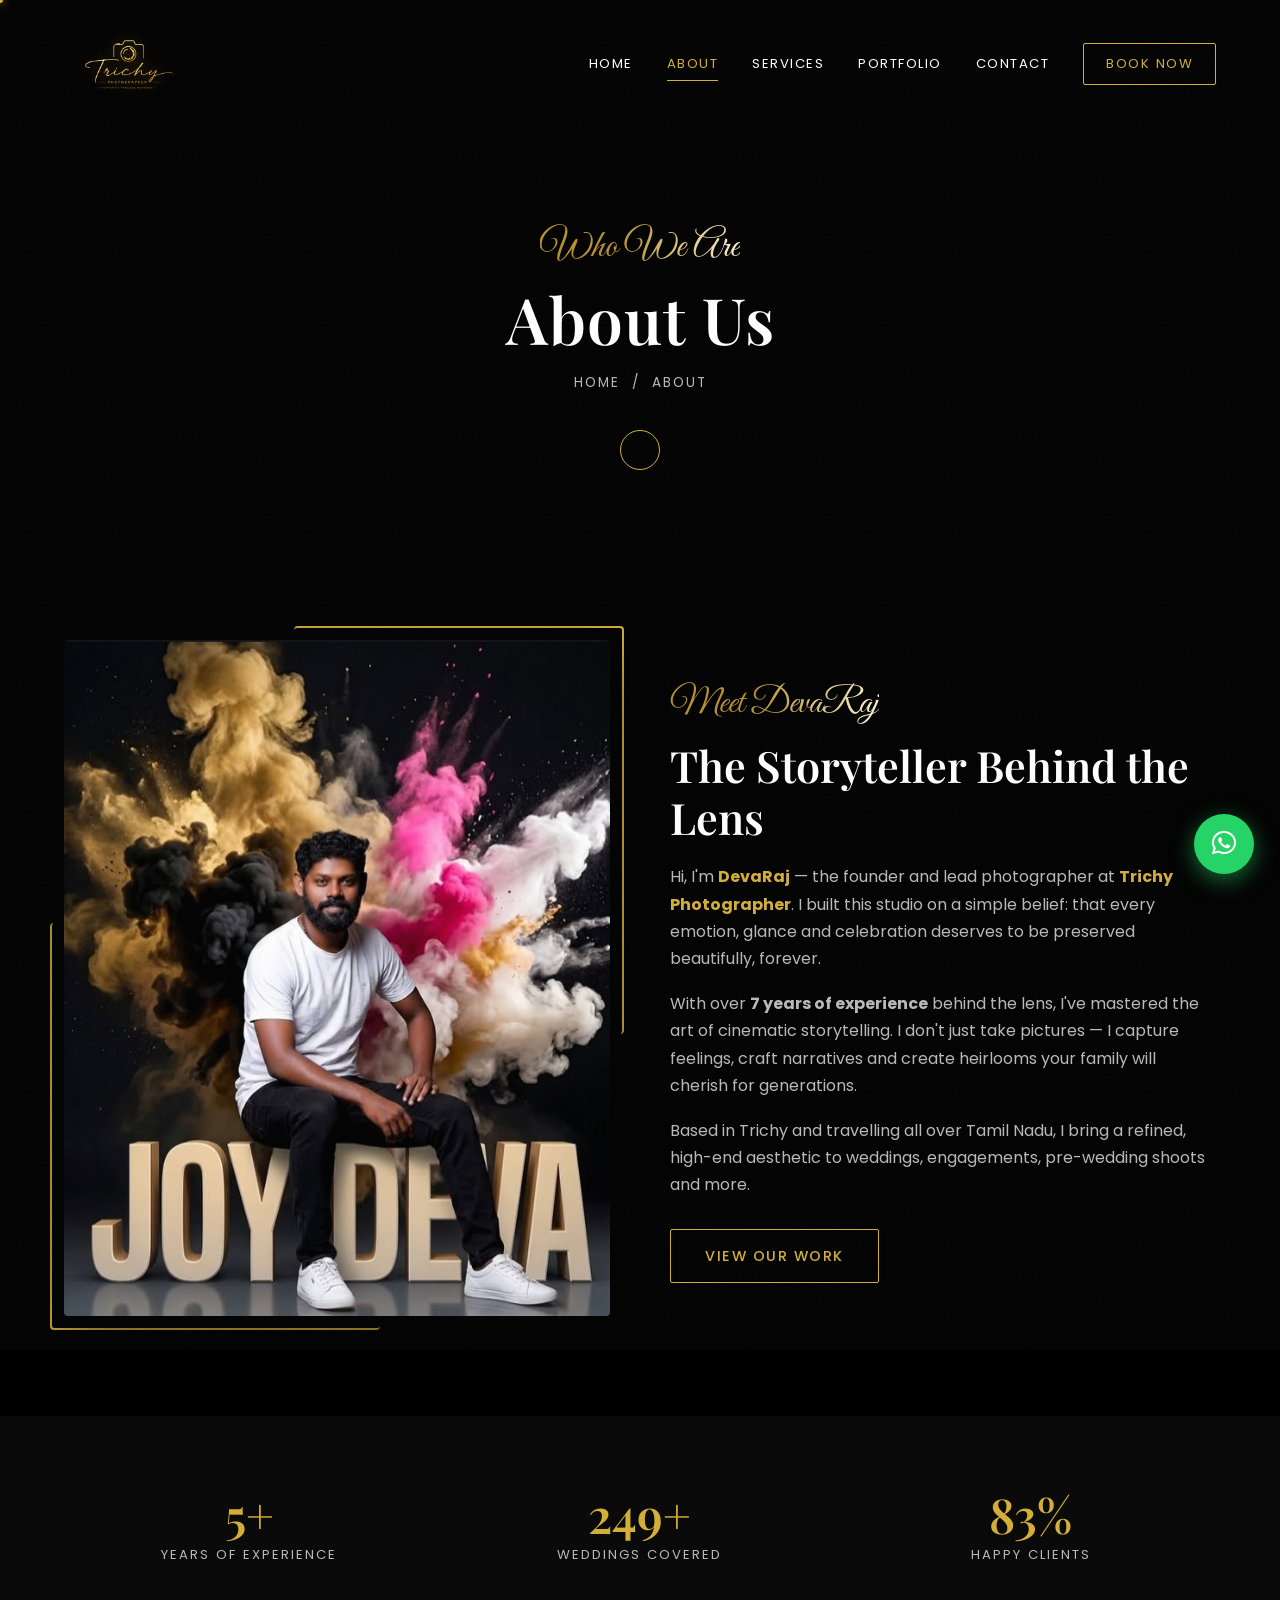
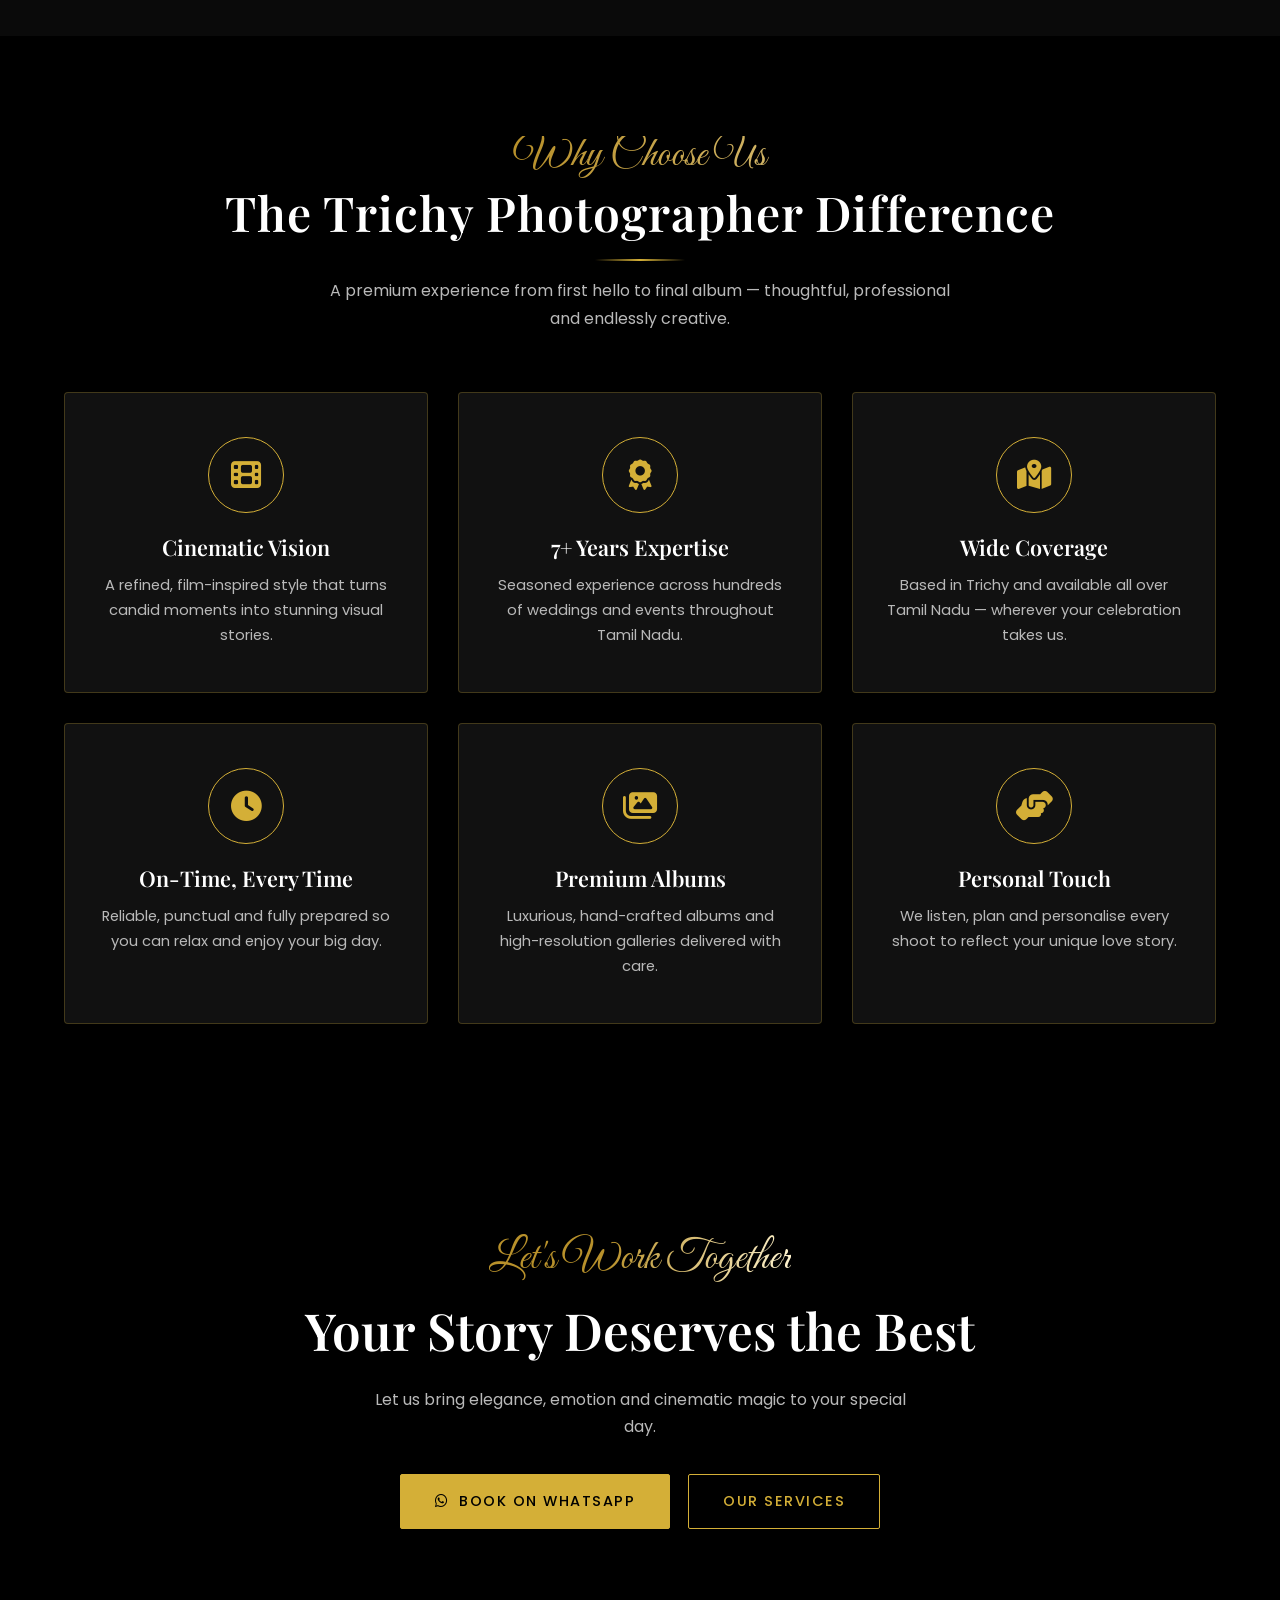
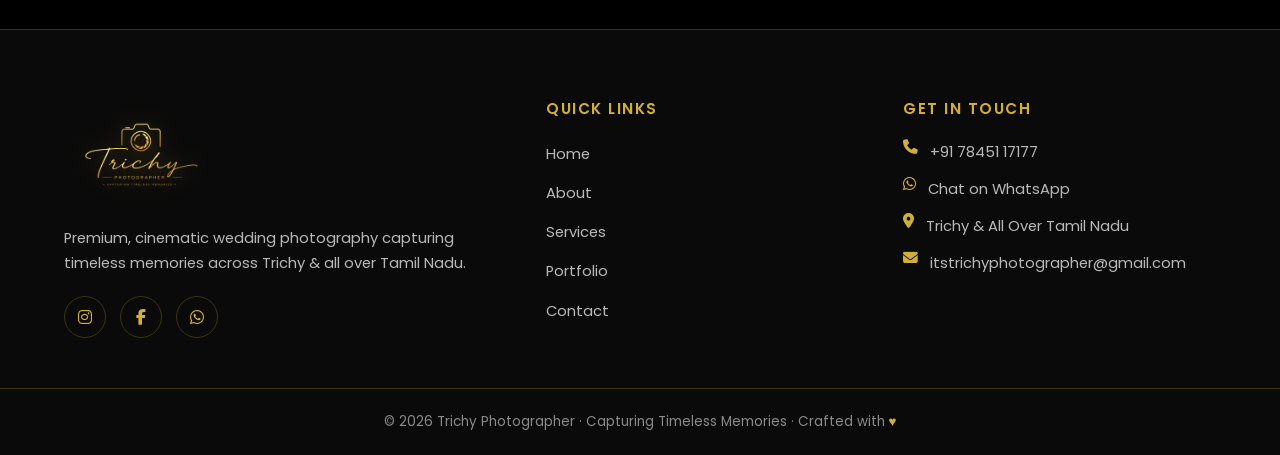
==== commit bf8ffb9d: "Update contact email to itstrichyphotographer@gmail.com Co-Authored-By: Claude Opus 4.8 (1M context)" ====
--- a/about.html
+++ b/about.html
@@ -164,7 +164,7 @@
           <li><i class="fas fa-phone"></i> <a href="tel:+917845117177">+91 78451 17177</a></li>
           <li><i class="fab fa-whatsapp"></i> <a href="https://wa.me/917845117177" target="_blank">Chat on WhatsApp</a></li>
           <li><i class="fas fa-location-dot"></i> Trichy &amp; All Over Tamil Nadu</li>
-          <li><i class="fas fa-envelope"></i> hello@trichyphotographer.com</li>
+          <li><i class="fas fa-envelope"></i> itstrichyphotographer@gmail.com</li>
         </ul>
       </div>
     </div>
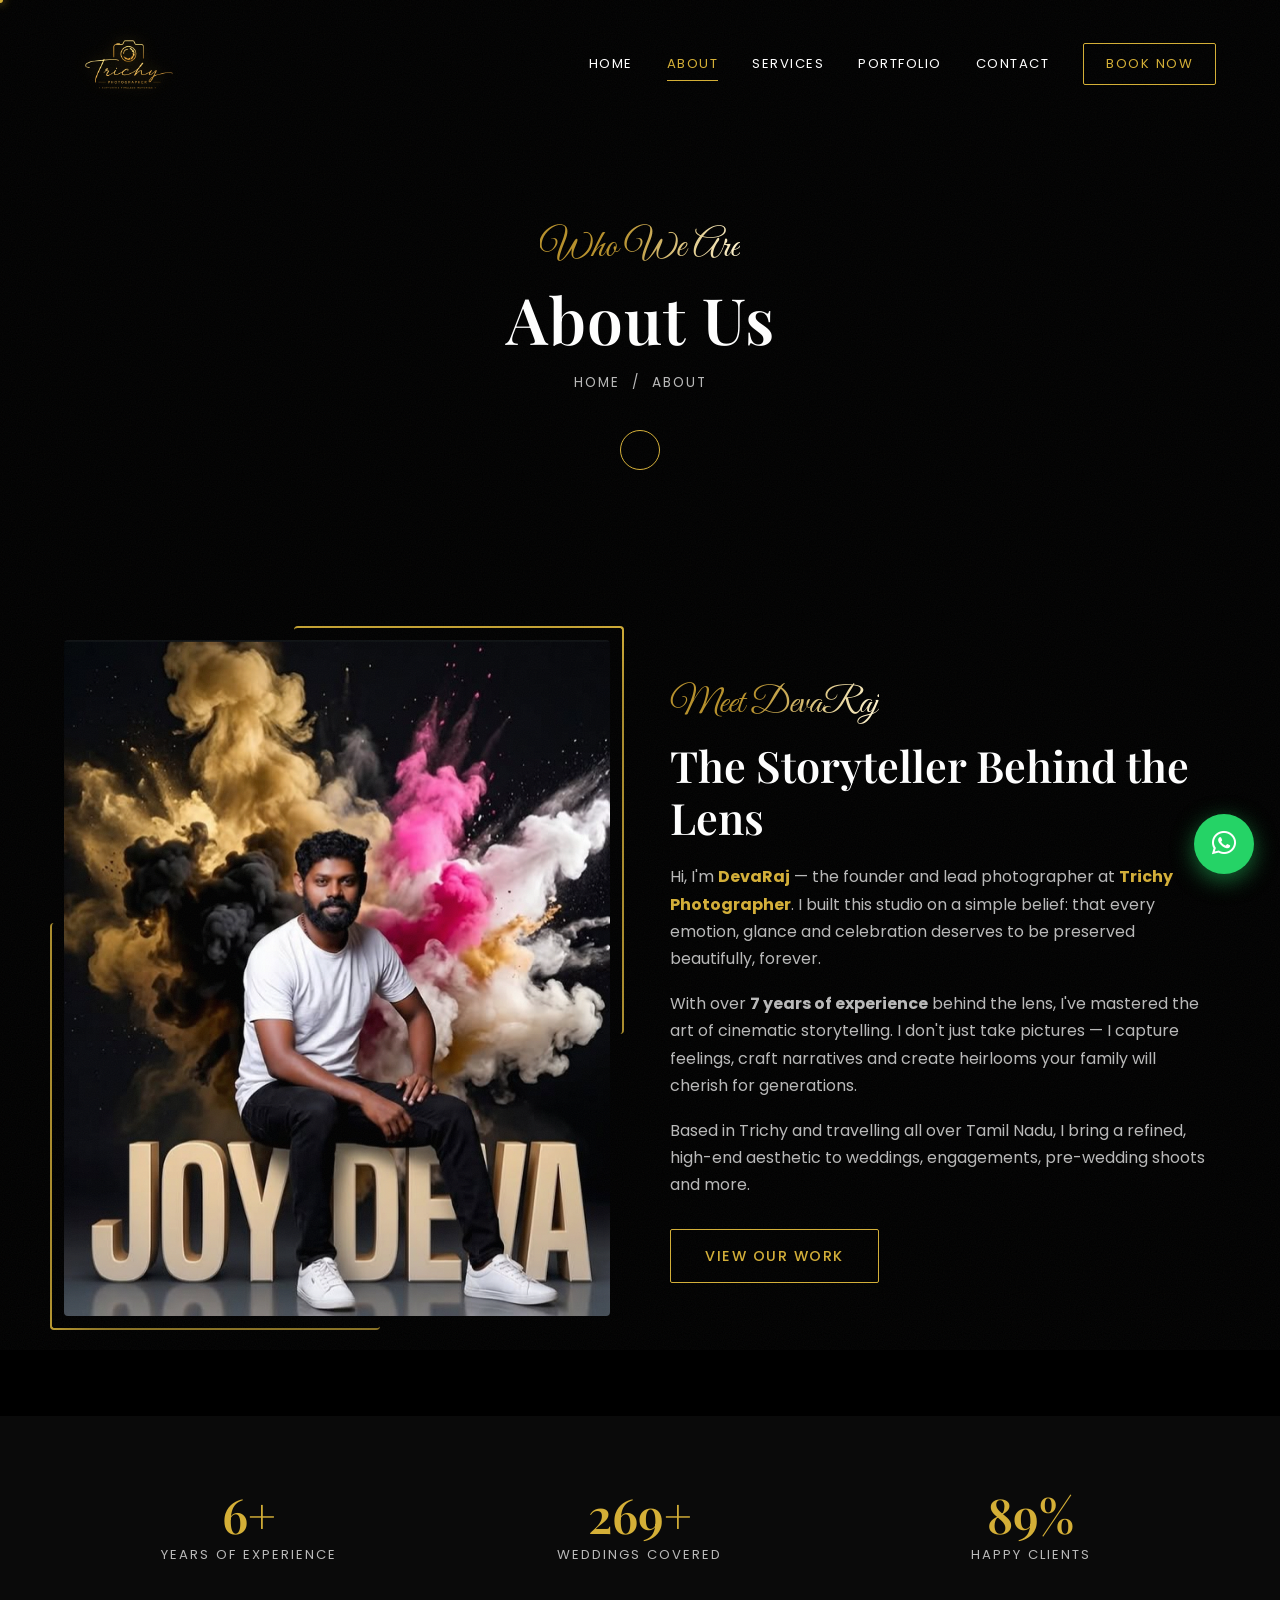
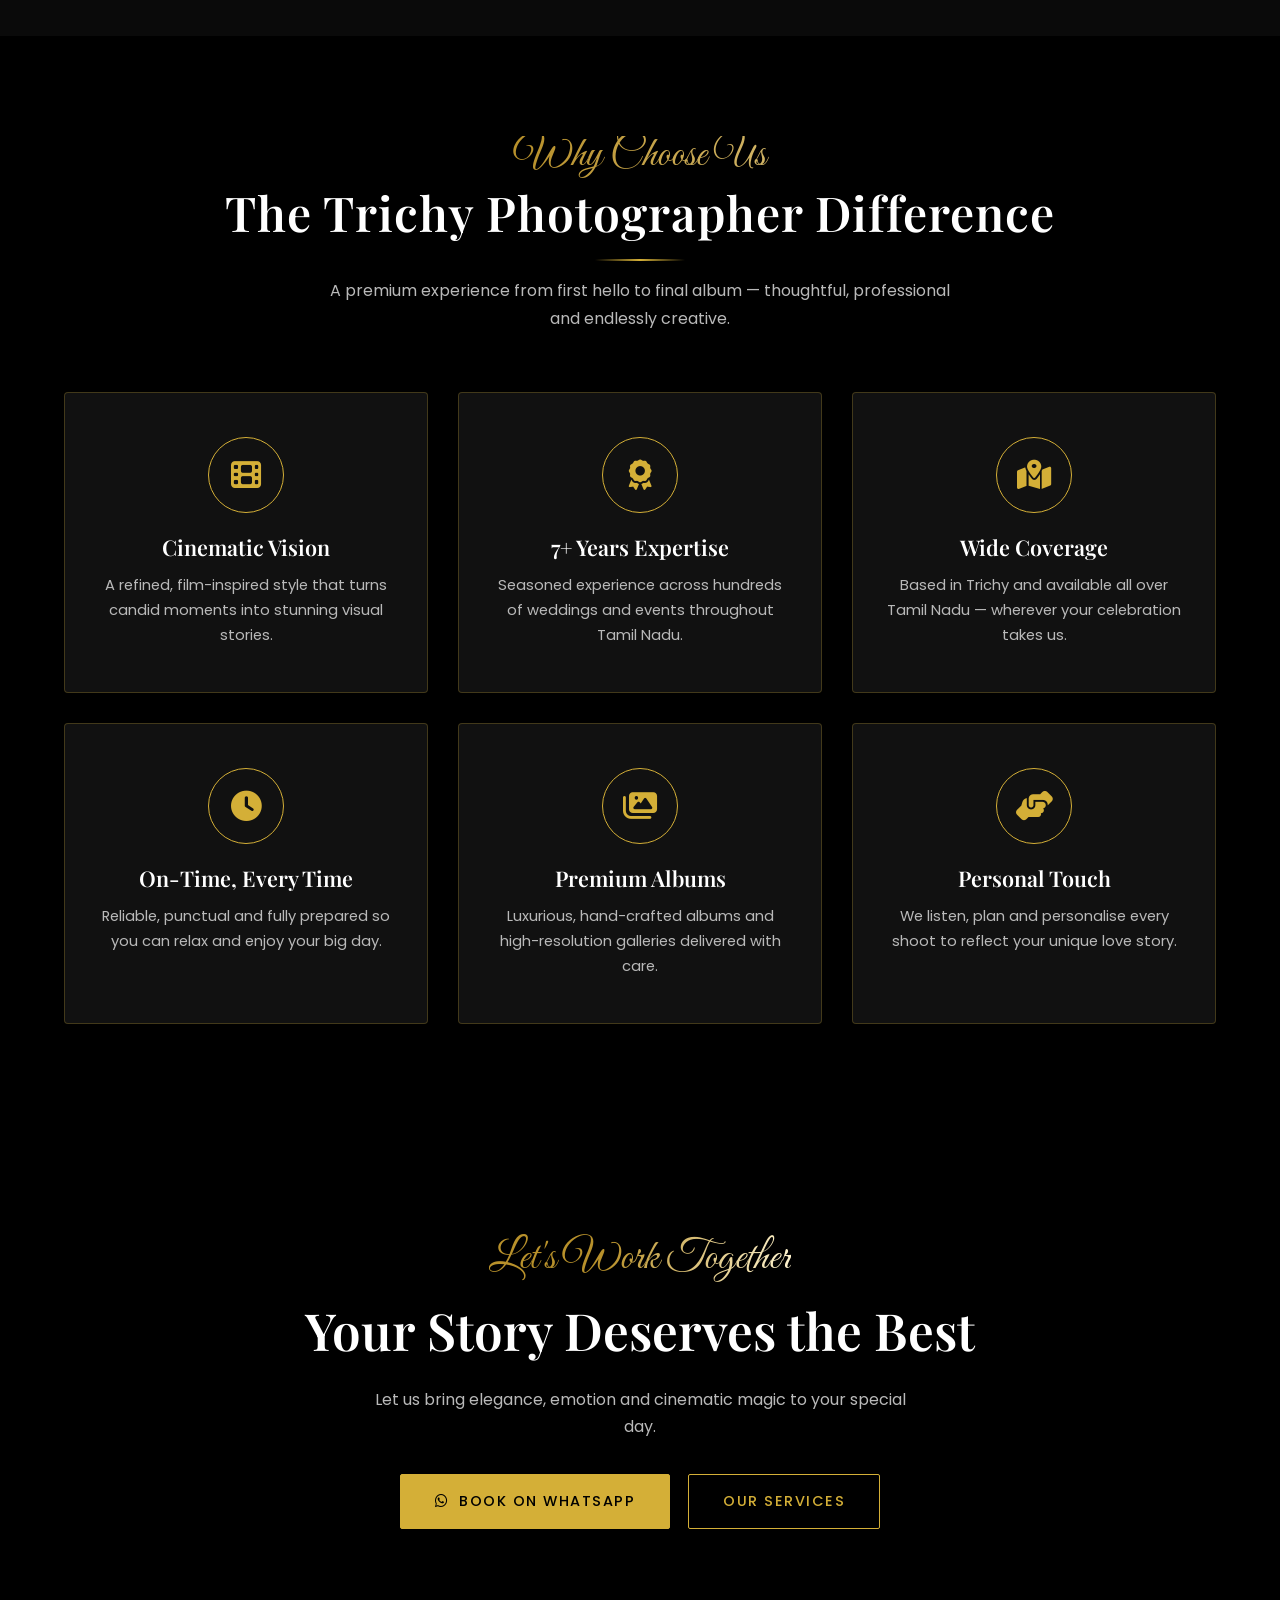
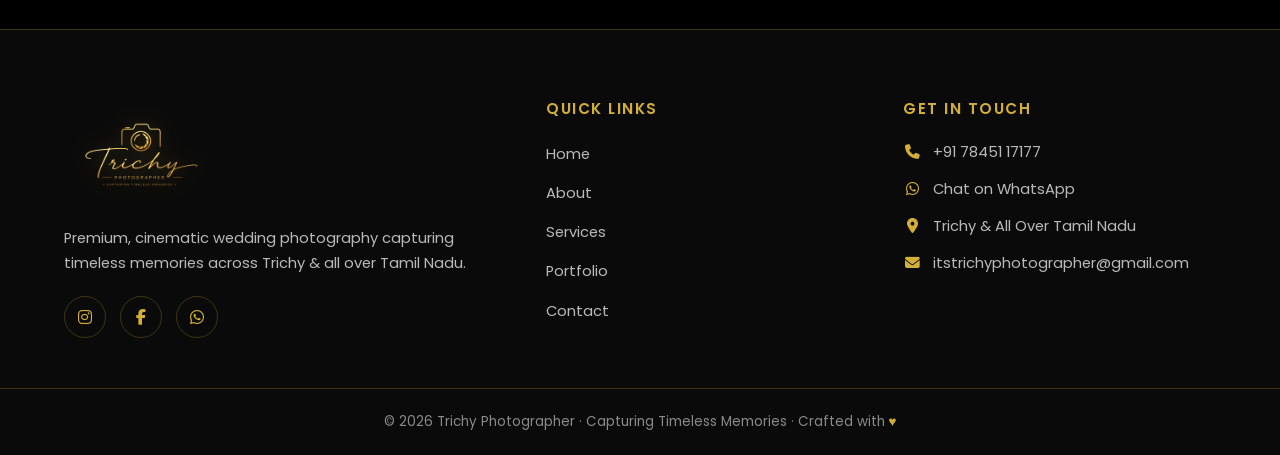
==== commit 3f247076: "Add default pre-filled message to all WhatsApp links Co-Authored-By: Claude Opus 4.8 (1M context) <n" ====
--- a/about.html
+++ b/about.html
@@ -5,7 +5,7 @@
   <meta name="viewport" content="width=device-width, initial-scale=1.0" />
   <title>About | Trichy Photographer — Premium Wedding Photography</title>
   <meta name="description" content="Meet Trichy Photographer — 7+ years of cinematic wedding photography experience covering Trichy and all over Tamil Nadu." />
-  <link rel="icon" type="image/x-icon" href="images/favicon.ico" />
+  <link rel="icon" type="image/x-icon" href="images/trichy_favicon.ico" />
   <link rel="preconnect" href="https://fonts.googleapis.com" />
   <link rel="preconnect" href="https://fonts.gstatic.com" crossorigin />
   <link href="https://fonts.googleapis.com/css2?family=Great+Vibes&family=Playfair+Display:wght@500;600;700&family=Poppins:wght@300;400;500;600&display=swap" rel="stylesheet" />
@@ -26,7 +26,7 @@
         <a href="services.html">Services</a>
         <a href="portfolio.html">Portfolio</a>
         <a href="contact.html">Contact</a>
-        <a href="https://wa.me/917845117177" class="nav-cta" target="_blank">Book Now</a>
+        <a href="https://wa.me/917845117177?text=Hello%20Trichy%20Photographer!%20I%20am%20interested%20in%20your%20wedding%20photography%20services.%20Please%20share%20the%20availability%20and%20pricing%20details." class="nav-cta" target="_blank">Book Now</a>
       </nav>
     </div>
   </header>
@@ -130,7 +130,7 @@
       <h2 class="reveal delay-1">Your Story Deserves the Best</h2>
       <p class="reveal delay-2">Let us bring elegance, emotion and cinematic magic to your special day.</p>
       <div class="hero-btns reveal delay-3">
-        <a href="https://wa.me/917845117177" target="_blank" class="btn btn-gold"><i class="fab fa-whatsapp"></i> Book on WhatsApp</a>
+        <a href="https://wa.me/917845117177?text=Hello%20Trichy%20Photographer!%20I%20am%20interested%20in%20your%20wedding%20photography%20services.%20Please%20share%20the%20availability%20and%20pricing%20details." target="_blank" class="btn btn-gold"><i class="fab fa-whatsapp"></i> Book on WhatsApp</a>
         <a href="services.html" class="btn btn-ghost">Our Services</a>
       </div>
     </div>
@@ -145,7 +145,7 @@
         <div class="socials">
           <a href="https://instagram.com/trichyphotographer" target="_blank" aria-label="Instagram"><i class="fab fa-instagram"></i></a>
           <a href="https://facebook.com/trichyphotographer" target="_blank" aria-label="Facebook"><i class="fab fa-facebook-f"></i></a>
-          <a href="https://wa.me/917845117177" target="_blank" aria-label="WhatsApp"><i class="fab fa-whatsapp"></i></a>
+          <a href="https://wa.me/917845117177?text=Hello%20Trichy%20Photographer!%20I%20am%20interested%20in%20your%20wedding%20photography%20services.%20Please%20share%20the%20availability%20and%20pricing%20details." target="_blank" aria-label="WhatsApp"><i class="fab fa-whatsapp"></i></a>
         </div>
       </div>
       <div class="footer-col">
@@ -162,7 +162,7 @@
         <h4>Get In Touch</h4>
         <ul class="footer-contact">
           <li><i class="fas fa-phone"></i> <a href="tel:+917845117177">+91 78451 17177</a></li>
-          <li><i class="fab fa-whatsapp"></i> <a href="https://wa.me/917845117177" target="_blank">Chat on WhatsApp</a></li>
+          <li><i class="fab fa-whatsapp"></i> <a href="https://wa.me/917845117177?text=Hello%20Trichy%20Photographer!%20I%20am%20interested%20in%20your%20wedding%20photography%20services.%20Please%20share%20the%20availability%20and%20pricing%20details." target="_blank">Chat on WhatsApp</a></li>
           <li><i class="fas fa-location-dot"></i> Trichy &amp; All Over Tamil Nadu</li>
           <li><i class="fas fa-envelope"></i> itstrichyphotographer@gmail.com</li>
         </ul>
@@ -173,7 +173,7 @@
     </div>
   </footer>
 
-  <a href="https://wa.me/917845117177" class="wa-float" target="_blank" aria-label="Chat on WhatsApp"><i class="fab fa-whatsapp"></i></a>
+  <a href="https://wa.me/917845117177?text=Hello%20Trichy%20Photographer!%20I%20am%20interested%20in%20your%20wedding%20photography%20services.%20Please%20share%20the%20availability%20and%20pricing%20details." class="wa-float" target="_blank" aria-label="Chat on WhatsApp"><i class="fab fa-whatsapp"></i></a>
   <script src="js/script.js"></script>
 </body>
 </html>
--- a/css/style.css
+++ b/css/style.css
@@ -492,8 +492,9 @@
 .footer-col ul li { margin-bottom: 12px; }
 .footer-col ul li a { color: var(--grey); font-size: .92rem; transition: all var(--ease); }
 .footer-col ul li a:hover { color: var(--gold); padding-left: 6px; }
-.footer-contact li { display: flex; gap: 12px; color: var(--grey); font-size: .92rem; margin-bottom: 14px; }
-.footer-contact li i { color: var(--gold); }
+.footer-contact li { display: flex; align-items: center; gap: 12px; color: var(--grey); font-size: .92rem; margin-bottom: 14px; }
+.footer-contact li i { color: var(--gold); width: 18px; text-align: center; flex-shrink: 0; }
+.footer-contact li a { word-break: break-word; }
 .socials { display: flex; gap: 14px; margin-top: 6px; }
 .socials a {
   width: 42px; height: 42px; border-radius: 50%; border: 1px solid var(--line);
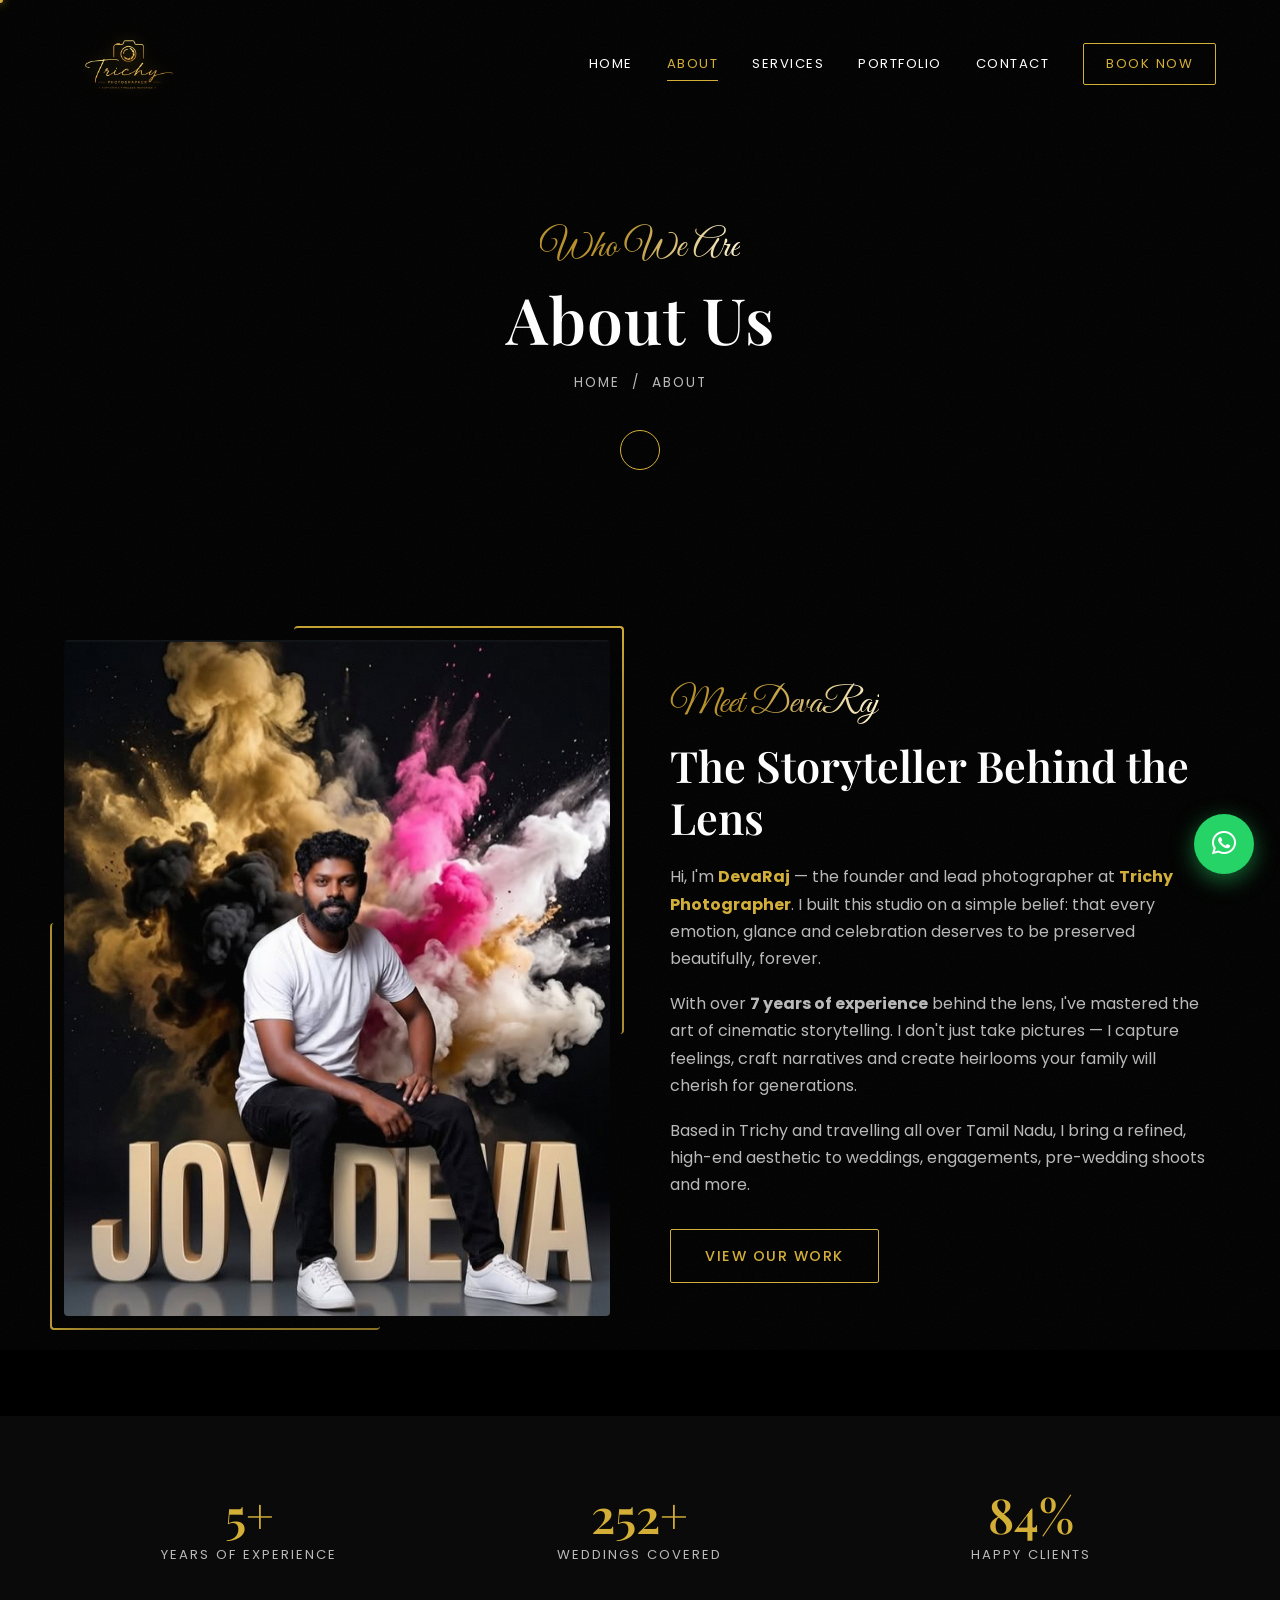
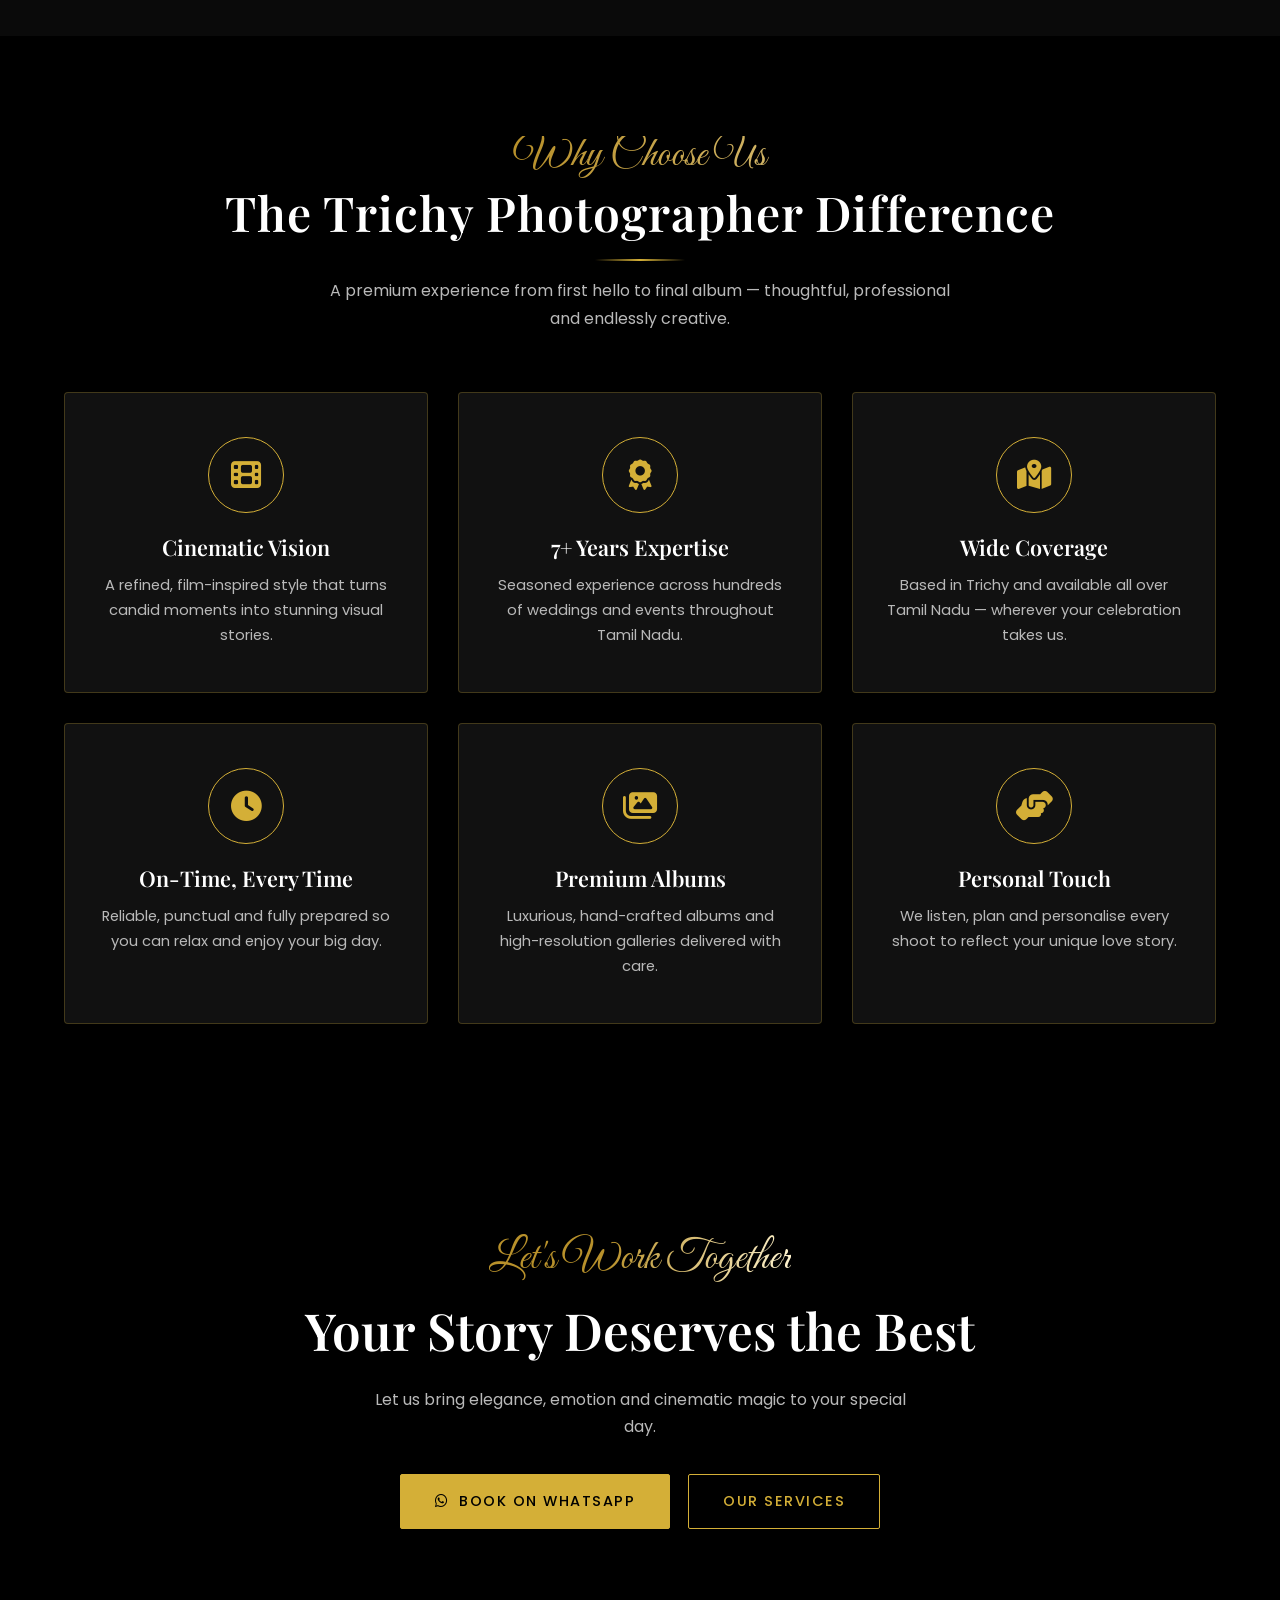
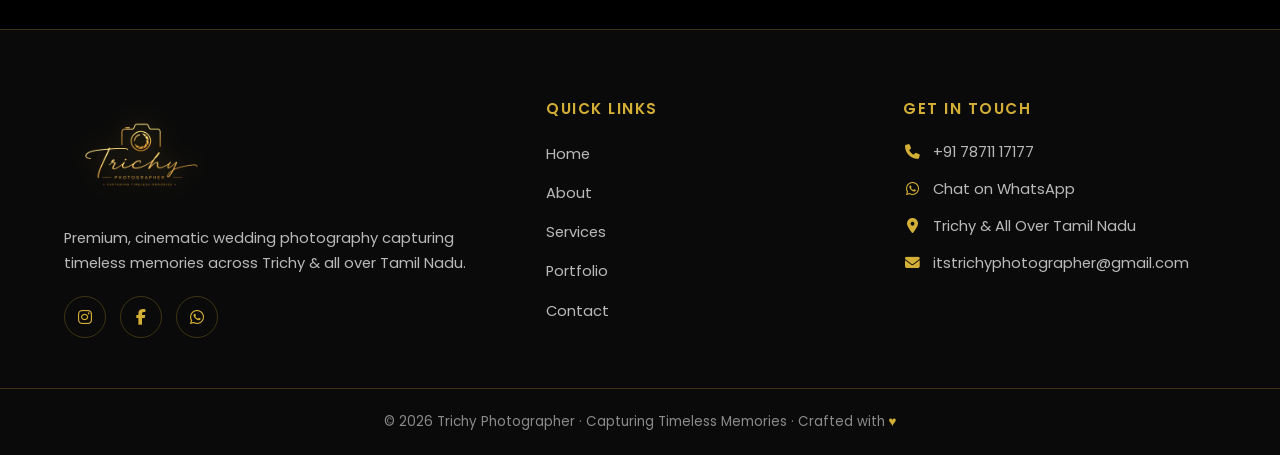
==== commit 91c1662b: "Update contact and WhatsApp number to +91 78711 17177 Co-Authored-By: Claude Opus 4.8 (1M context) <" ====
--- a/about.html
+++ b/about.html
@@ -26,7 +26,7 @@
         <a href="services.html">Services</a>
         <a href="portfolio.html">Portfolio</a>
         <a href="contact.html">Contact</a>
-        <a href="https://wa.me/917845117177?text=Hello%20Trichy%20Photographer!%20I%20am%20interested%20in%20your%20wedding%20photography%20services.%20Please%20share%20the%20availability%20and%20pricing%20details." class="nav-cta" target="_blank">Book Now</a>
+        <a href="https://wa.me/917871117177?text=Hello%20Trichy%20Photographer!%20I%20am%20interested%20in%20your%20wedding%20photography%20services.%20Please%20share%20the%20availability%20and%20pricing%20details." class="nav-cta" target="_blank">Book Now</a>
       </nav>
     </div>
   </header>
@@ -130,7 +130,7 @@
       <h2 class="reveal delay-1">Your Story Deserves the Best</h2>
       <p class="reveal delay-2">Let us bring elegance, emotion and cinematic magic to your special day.</p>
       <div class="hero-btns reveal delay-3">
-        <a href="https://wa.me/917845117177?text=Hello%20Trichy%20Photographer!%20I%20am%20interested%20in%20your%20wedding%20photography%20services.%20Please%20share%20the%20availability%20and%20pricing%20details." target="_blank" class="btn btn-gold"><i class="fab fa-whatsapp"></i> Book on WhatsApp</a>
+        <a href="https://wa.me/917871117177?text=Hello%20Trichy%20Photographer!%20I%20am%20interested%20in%20your%20wedding%20photography%20services.%20Please%20share%20the%20availability%20and%20pricing%20details." target="_blank" class="btn btn-gold"><i class="fab fa-whatsapp"></i> Book on WhatsApp</a>
         <a href="services.html" class="btn btn-ghost">Our Services</a>
       </div>
     </div>
@@ -145,7 +145,7 @@
         <div class="socials">
           <a href="https://instagram.com/trichyphotographer" target="_blank" aria-label="Instagram"><i class="fab fa-instagram"></i></a>
           <a href="https://facebook.com/trichyphotographer" target="_blank" aria-label="Facebook"><i class="fab fa-facebook-f"></i></a>
-          <a href="https://wa.me/917845117177?text=Hello%20Trichy%20Photographer!%20I%20am%20interested%20in%20your%20wedding%20photography%20services.%20Please%20share%20the%20availability%20and%20pricing%20details." target="_blank" aria-label="WhatsApp"><i class="fab fa-whatsapp"></i></a>
+          <a href="https://wa.me/917871117177?text=Hello%20Trichy%20Photographer!%20I%20am%20interested%20in%20your%20wedding%20photography%20services.%20Please%20share%20the%20availability%20and%20pricing%20details." target="_blank" aria-label="WhatsApp"><i class="fab fa-whatsapp"></i></a>
         </div>
       </div>
       <div class="footer-col">
@@ -161,8 +161,8 @@
       <div class="footer-col">
         <h4>Get In Touch</h4>
         <ul class="footer-contact">
-          <li><i class="fas fa-phone"></i> <a href="tel:+917845117177">+91 78451 17177</a></li>
-          <li><i class="fab fa-whatsapp"></i> <a href="https://wa.me/917845117177?text=Hello%20Trichy%20Photographer!%20I%20am%20interested%20in%20your%20wedding%20photography%20services.%20Please%20share%20the%20availability%20and%20pricing%20details." target="_blank">Chat on WhatsApp</a></li>
+          <li><i class="fas fa-phone"></i> <a href="tel:+917871117177">+91 78711 17177</a></li>
+          <li><i class="fab fa-whatsapp"></i> <a href="https://wa.me/917871117177?text=Hello%20Trichy%20Photographer!%20I%20am%20interested%20in%20your%20wedding%20photography%20services.%20Please%20share%20the%20availability%20and%20pricing%20details." target="_blank">Chat on WhatsApp</a></li>
           <li><i class="fas fa-location-dot"></i> Trichy &amp; All Over Tamil Nadu</li>
           <li><i class="fas fa-envelope"></i> itstrichyphotographer@gmail.com</li>
         </ul>
@@ -173,7 +173,7 @@
     </div>
   </footer>
 
-  <a href="https://wa.me/917845117177?text=Hello%20Trichy%20Photographer!%20I%20am%20interested%20in%20your%20wedding%20photography%20services.%20Please%20share%20the%20availability%20and%20pricing%20details." class="wa-float" target="_blank" aria-label="Chat on WhatsApp"><i class="fab fa-whatsapp"></i></a>
+  <a href="https://wa.me/917871117177?text=Hello%20Trichy%20Photographer!%20I%20am%20interested%20in%20your%20wedding%20photography%20services.%20Please%20share%20the%20availability%20and%20pricing%20details." class="wa-float" target="_blank" aria-label="Chat on WhatsApp"><i class="fab fa-whatsapp"></i></a>
   <script src="js/script.js"></script>
 </body>
 </html>
